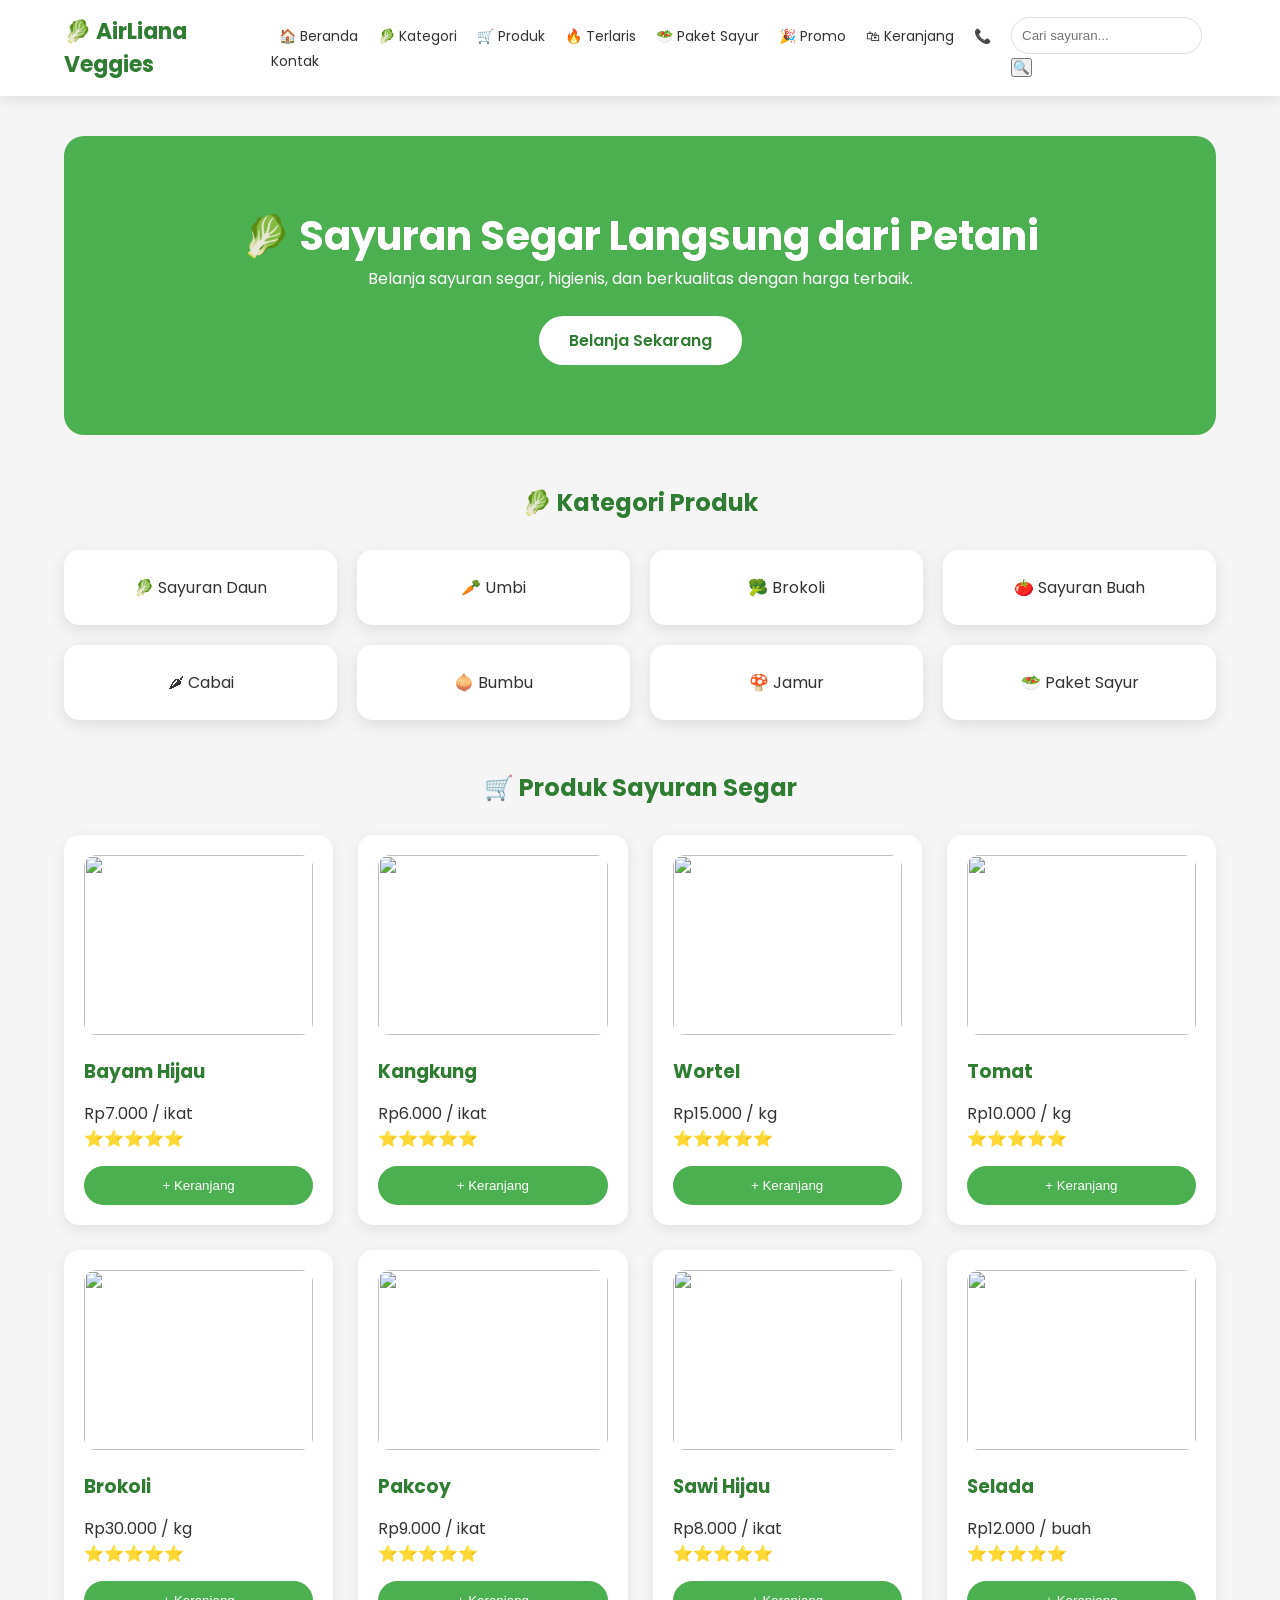
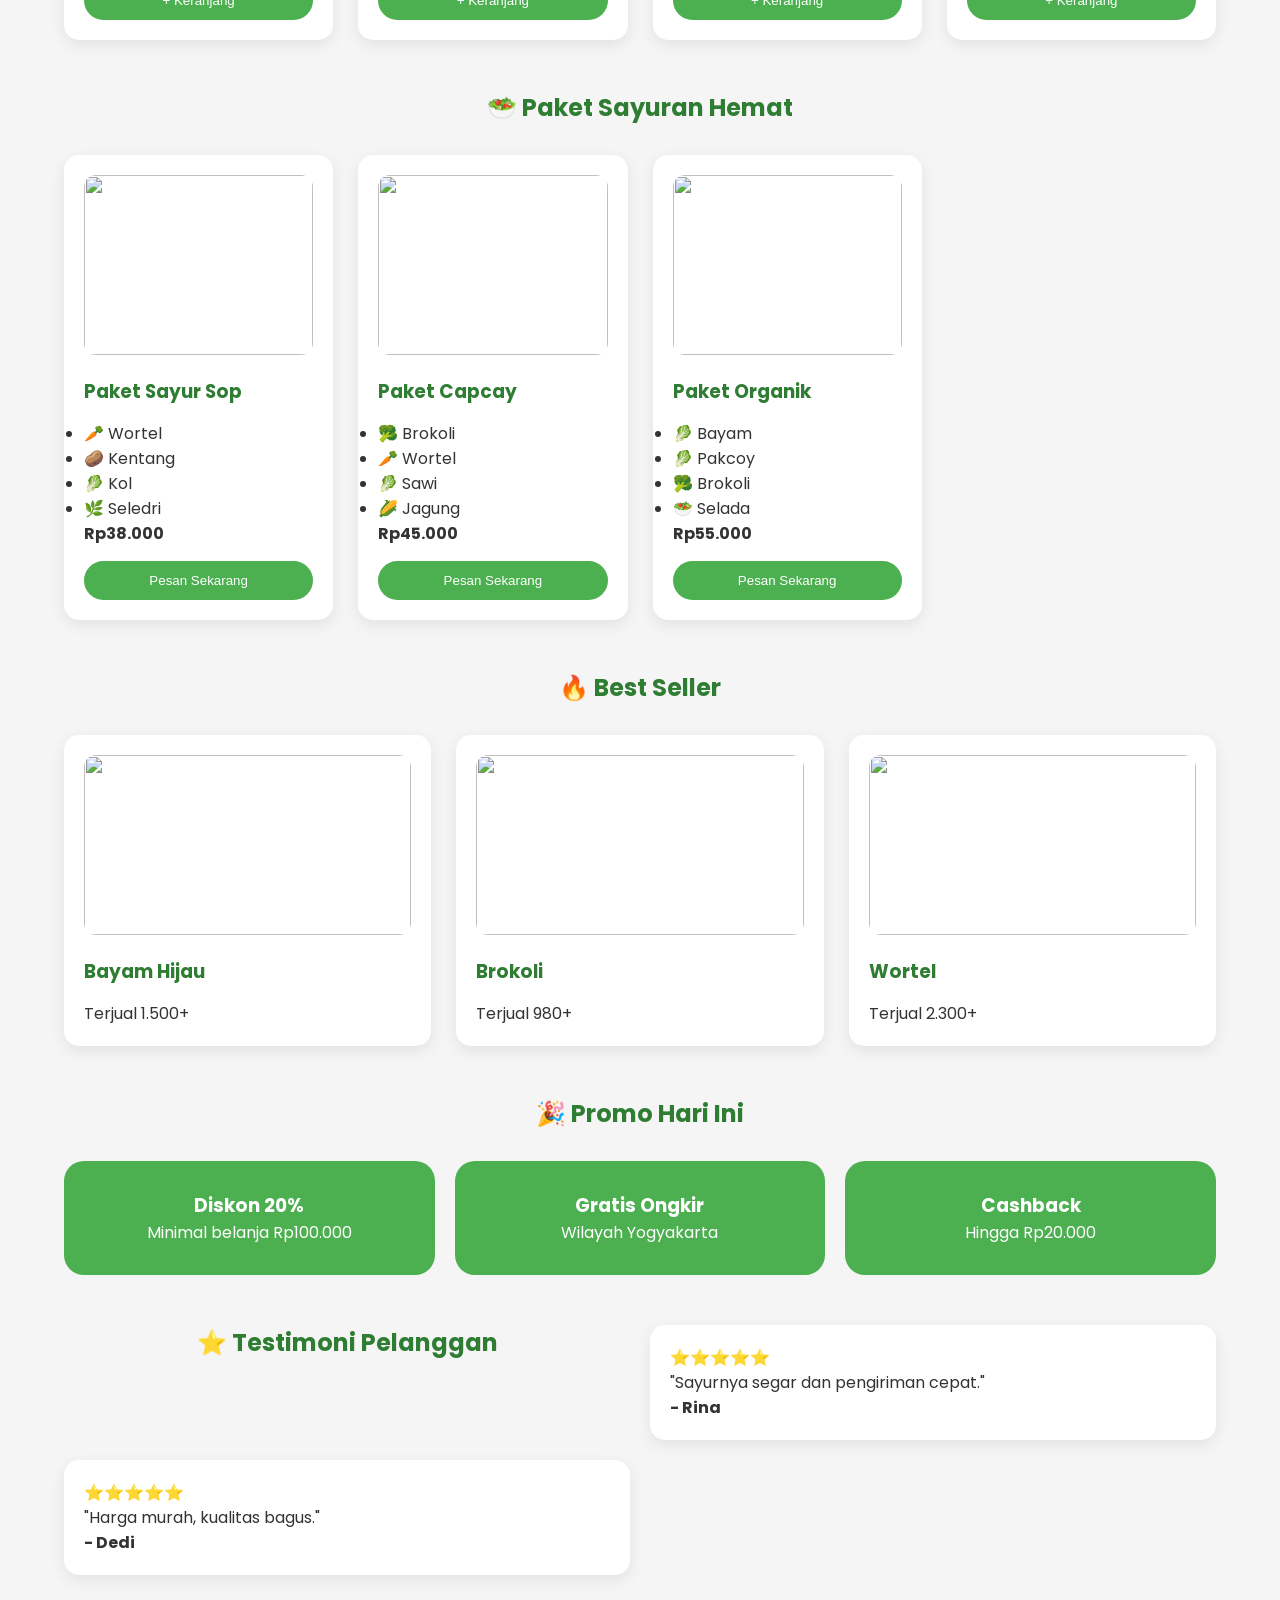
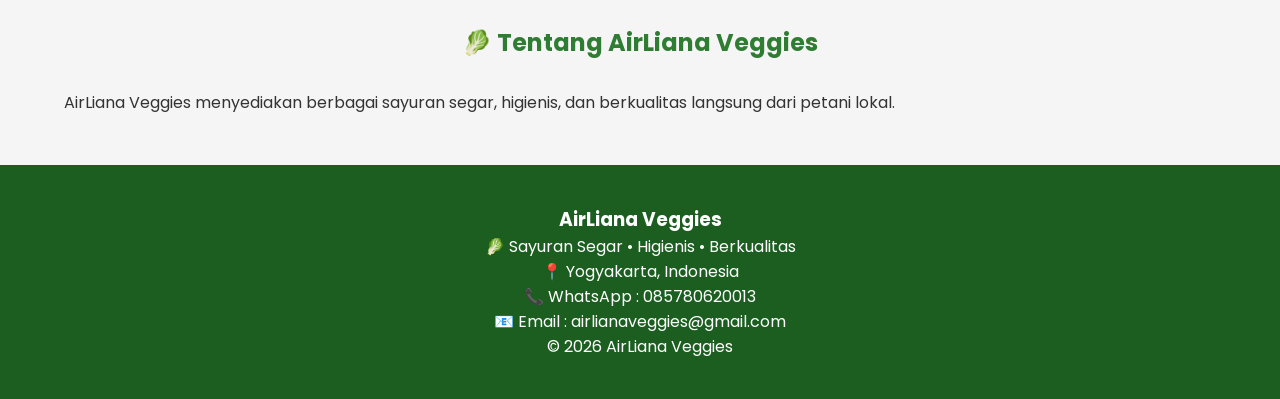
==== index.html @ ccf27275 "Update index.html" ====
<!DOCTYPE html>
<html lang="id">

<head>
<meta charset="UTF-8">
<meta name="viewport" content="width=device-width, initial-scale=1.0">

<title>AirLiana Veggies | Sayuran Segar Berkualitas</title>

<link rel="stylesheet" href="style.css">

<link rel="preconnect" href="https://fonts.googleapis.com">
<link href="https://fonts.googleapis.com/css2?family=Poppins:wght@300;400;500;600;700&display=swap" rel="stylesheet">

</head>


<body>


<!-- NAVBAR -->

<header class="navbar">

<div class="logo">
🥬 AirLiana Veggies
</div>


<nav>

<a href="index.html">🏠 Beranda</a>

<a href="#kategori">🥬 Kategori</a>

<a href="#produk">🛒 Produk</a>

<a href="#best">🔥 Terlaris</a>

<a href="#paket">🥗 Paket Sayur</a>

<a href="#promo">🎉 Promo</a>

<a href="keranjang.html">🛍 Keranjang</a>

<a href="kontak.html">📞 Kontak</a>

</nav>


<div class="search">

<input type="text" placeholder="Cari sayuran...">

<button>🔍</button>

</div>


</header>





<!-- HERO -->


<section class="hero">

<h1>
🥬 Sayuran Segar Langsung dari Petani
</h1>


<p>
Belanja sayuran segar, higienis, dan berkualitas dengan harga terbaik.
</p>


<a href="#produk" class="btn">
Belanja Sekarang
</a>


</section>






<!-- KATEGORI -->


<section id="kategori">


<h2>🥬 Kategori Produk</h2>


<div class="kategori-grid">


<div>🥬 Sayuran Daun</div>

<div>🥕 Umbi</div>

<div>🥦 Brokoli</div>

<div>🍅 Sayuran Buah</div>

<div>🌶 Cabai</div>

<div>🧅 Bumbu</div>

<div>🍄 Jamur</div>

<div>🥗 Paket Sayur</div>


</div>


</section>







<!-- PRODUK -->


<section id="produk">


<h2>🛒 Produk Sayuran Segar</h2>


<div class="produk-grid">



<div class="card">

<img src="assets/images/bayam.jpg">

<h3>Bayam Hijau</h3>

<p>Rp7.000 / ikat</p>

<p>⭐⭐⭐⭐⭐</p>

<button>+ Keranjang</button>

</div>




<div class="card">

<img src="assets/images/kangkung.jpg">

<h3>Kangkung</h3>

<p>Rp6.000 / ikat</p>

<p>⭐⭐⭐⭐⭐</p>

<button>+ Keranjang</button>

</div>




<div class="card">

<img src="assets/images/wortel.jpg">

<h3>Wortel</h3>

<p>Rp15.000 / kg</p>

<p>⭐⭐⭐⭐⭐</p>

<button>+ Keranjang</button>

</div>




<div class="card">

<img src="assets/images/tomat.jpg">

<h3>Tomat</h3>

<p>Rp10.000 / kg</p>

<p>⭐⭐⭐⭐⭐</p>

<button>+ Keranjang</button>

</div>





<div class="card">

<img src="assets/images/brokoli.jpg">

<h3>Brokoli</h3>

<p>Rp30.000 / kg</p>

<p>⭐⭐⭐⭐⭐</p>

<button>+ Keranjang</button>

</div>




<div class="card">

<img src="assets/images/pakcoy.jpg">

<h3>Pakcoy</h3>

<p>Rp9.000 / ikat</p>

<p>⭐⭐⭐⭐⭐</p>

<button>+ Keranjang</button>

</div>




<div class="card">

<img src="assets/images/sawi.jpg">

<h3>Sawi Hijau</h3>

<p>Rp8.000 / ikat</p>

<p>⭐⭐⭐⭐⭐</p>

<button>+ Keranjang</button>

</div>




<div class="card">

<img src="assets/images/selada.jpg">

<h3>Selada</h3>

<p>Rp12.000 / buah</p>

<p>⭐⭐⭐⭐⭐</p>

<button>+ Keranjang</button>

</div>


</div>


</section>







<!-- PAKET SAYUR -->


<section id="paket">


<h2>🥗 Paket Sayuran Hemat</h2>



<div class="produk-grid">



<div class="card">

<img src="assets/images/paket-sop.jpg">

<h3>Paket Sayur Sop</h3>

<ul>

<li>🥕 Wortel</li>

<li>🥔 Kentang</li>

<li>🥬 Kol</li>

<li>🌿 Seledri</li>

</ul>


<h4>Rp38.000</h4>

<button>
Pesan Sekarang
</button>


</div>





<div class="card">

<img src="assets/images/paket-capcay.jpg">

<h3>Paket Capcay</h3>


<ul>

<li>🥦 Brokoli</li>

<li>🥕 Wortel</li>

<li>🥬 Sawi</li>

<li>🌽 Jagung</li>

</ul>


<h4>Rp45.000</h4>


<button>
Pesan Sekarang
</button>


</div>






<div class="card">

<img src="assets/images/paket-organik.jpg">


<h3>Paket Organik</h3>


<ul>

<li>🥬 Bayam</li>

<li>🥬 Pakcoy</li>

<li>🥦 Brokoli</li>

<li>🥗 Selada</li>

</ul>


<h4>Rp55.000</h4>


<button>
Pesan Sekarang
</button>


</div>


</div>


</section>








<!-- BEST SELLER -->


<section id="best">


<h2>🔥 Best Seller</h2>


<div class="best-grid">


<div class="card">

<img src="assets/images/bayam.jpg">

<h3>Bayam Hijau</h3>

<p>Terjual 1.500+</p>

</div>




<div class="card">

<img src="assets/images/brokoli.jpg">

<h3>Brokoli</h3>

<p>Terjual 980+</p>

</div>





<div class="card">

<img src="assets/images/wortel.jpg">

<h3>Wortel</h3>

<p>Terjual 2.300+</p>

</div>



</div>


</section>








<!-- PROMO -->


<section id="promo">


<h2>🎉 Promo Hari Ini</h2>


<div class="promo">


<div class="promo-box">

<h3>Diskon 20%</h3>

<p>
Minimal belanja Rp100.000
</p>

</div>



<div class="promo-box">

<h3>Gratis Ongkir</h3>

<p>
Wilayah Yogyakarta
</p>

</div>



<div class="promo-box">

<h3>Cashback</h3>

<p>
Hingga Rp20.000
</p>

</div>


</div>


</section>








<!-- TESTIMONI -->


<section id="testimoni">


<h2>⭐ Testimoni Pelanggan</h2>


<div class="card">

<p>⭐⭐⭐⭐⭐</p>

<p>
"Sayurnya segar dan pengiriman cepat."
</p>

<b>- Rina</b>


</div>




<div class="card">

<p>⭐⭐⭐⭐⭐</p>

<p>
"Harga murah, kualitas bagus."
</p>

<b>- Dedi</b>


</div>



</section>








<!-- TENTANG -->


<section class="about">


<h2>🥬 Tentang AirLiana Veggies</h2>


<p>

AirLiana Veggies menyediakan berbagai sayuran segar, higienis, dan berkualitas langsung dari petani lokal.

</p>


</section>







<!-- FOOTER -->


<footer>


<h3>
AirLiana Veggies
</h3>


<p>
🥬 Sayuran Segar • Higienis • Berkualitas
</p>


<p>
📍 Yogyakarta, Indonesia
</p>


<p>
📞 WhatsApp : 085780620013
</p>


<p>
📧 Email : airlianaveggies@gmail.com
</p>


<p>
© 2026 AirLiana Veggies
</p>



</footer>



<script src="script.js"></script>


</body>

</html>
---- style.css ----
*{
margin:0;
padding:0;
box-sizing:border-box;
}


body{

font-family:'Poppins',sans-serif;

background:#F5F5F5;

color:#333;

}



.navbar{

position:sticky;

top:0;

z-index:999;

background:white;

padding:15px 5%;

display:flex;

align-items:center;

justify-content:space-between;

box-shadow:0 3px 15px rgba(0,0,0,.1);

}


.logo{

font-size:22px;

font-weight:700;

color:#2E7D32;

}



nav a{

text-decoration:none;

margin:0 8px;

color:#333;

font-size:14px;

}


nav a:hover{

color:#2E7D32;

}



.search input{

padding:10px;

border-radius:20px;

border:1px solid #ddd;

}




/* HERO */

.hero{

width:90%;

margin:40px auto;

padding:70px 50px;

background:#4CAF50;

border-radius:20px;

color:white;

text-align:center;

}



.hero h1{

font-size:40px;

}



.btn{

display:inline-block;

margin-top:25px;

background:white;

color:#2E7D32;

padding:12px 30px;

border-radius:30px;

text-decoration:none;

font-weight:600;

}



.btn:hover{

background:#1B5E20;

color:white;

}



/* SECTION */

section{

width:90%;

margin:50px auto;

}


h2{

text-align:center;

margin-bottom:30px;

color:#2E7D32;

}




/* KATEGORI */


.kategori-grid{

display:grid;

grid-template-columns:repeat(4,1fr);

gap:20px;

}


.kategori-grid div{

background:white;

padding:25px;

border-radius:15px;

text-align:center;

box-shadow:0 5px 15px #ddd;

transition:.3s;

}



.kategori-grid div:hover{

transform:translateY(-5px);

}




/* PRODUK */

.produk-grid{

display:grid;

grid-template-columns:repeat(4,1fr);

gap:25px;

}



.card{

background:white;

padding:20px;

border-radius:15px;

box-shadow:0 5px 15px rgba(0,0,0,.08);

transition:.3s;

}



.card:hover{

transform:translateY(-8px);

}



.card img{

width:100%;

height:180px;

object-fit:cover;

border-radius:12px;

}



.card h3{

color:#2E7D32;

margin:15px 0;

}



.card button{

margin-top:15px;

width:100%;

padding:12px;

border:none;

border-radius:25px;

background:#4CAF50;

color:white;

cursor:pointer;

}



.card button:hover{

background:#2E7D32;

}




/* BEST SELLER */


.best-grid{

display:grid;

grid-template-columns:repeat(3,1fr);

gap:25px;

}



/* PROMO */


.promo{

display:grid;

grid-template-columns:repeat(3,1fr);

gap:20px;

}



.promo-box{

background:#4CAF50;

color:white;

padding:30px;

border-radius:20px;

text-align:center;

}




/* TESTIMONI */

#testimoni{

display:grid;

grid-template-columns:repeat(2,1fr);

gap:20px;

}




/* FOOTER */

footer{

background:#1B5E20;

color:white;

padding:40px;

text-align:center;

}




@media(max-width:900px){

.produk-grid{

grid-template-columns:repeat(2,1fr);

}

.kategori-grid{

grid-template-columns:repeat(2,1fr);

}

}



@media(max-width:500px){

.produk-grid,
.kategori-grid,
.promo,
.best-grid{

grid-template-columns:1fr;

}

}
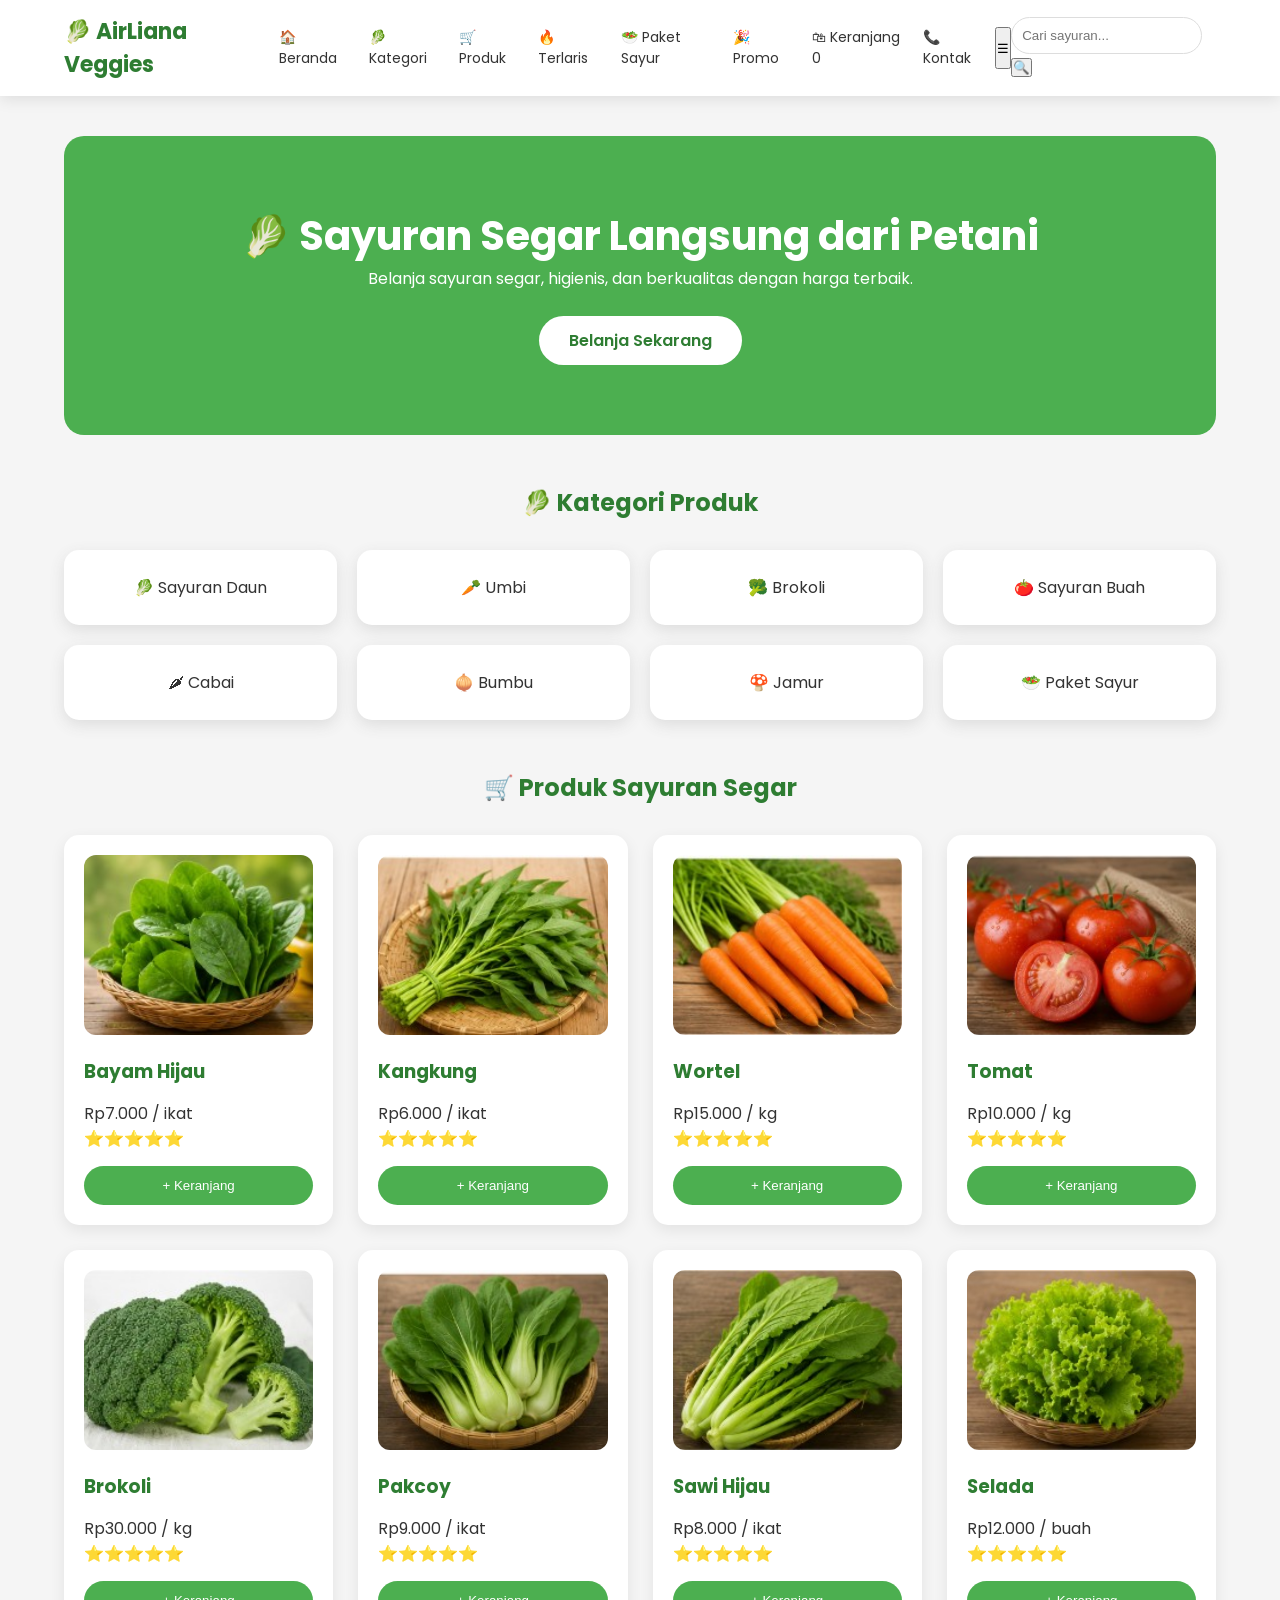
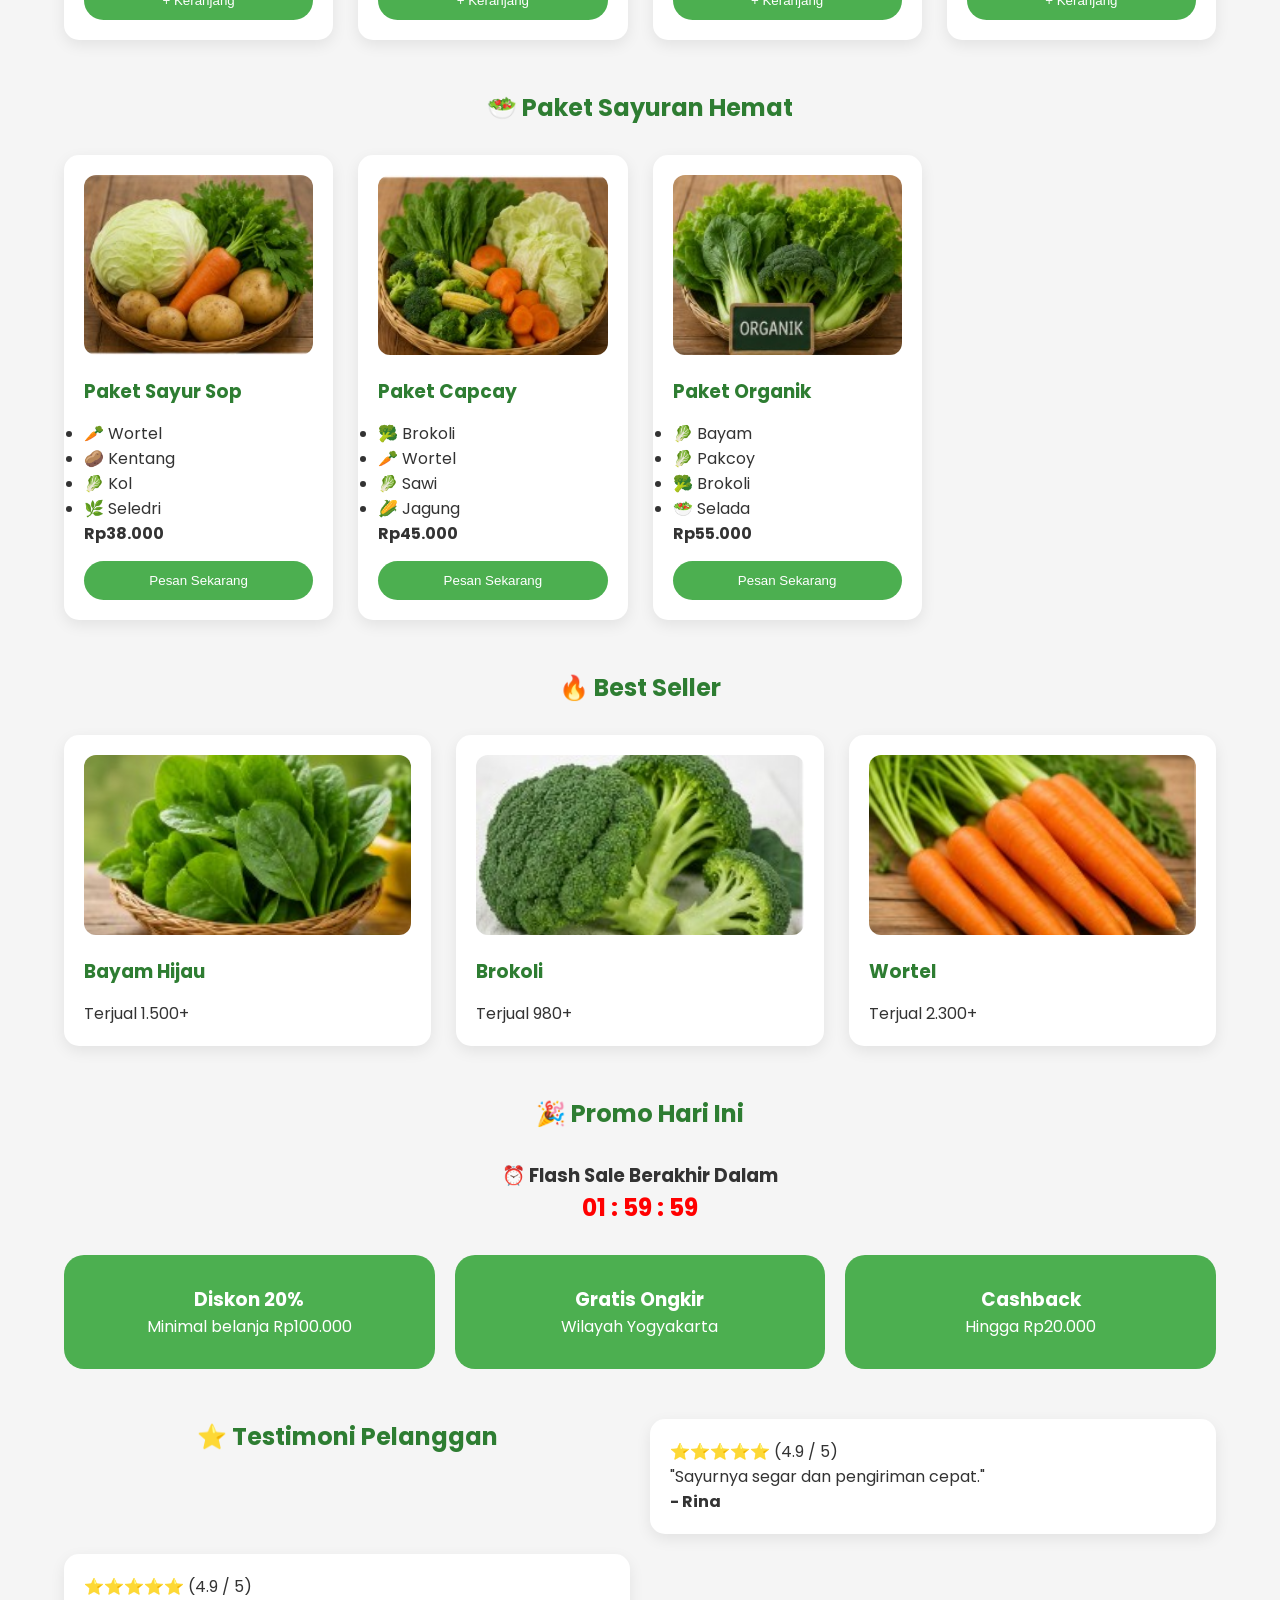
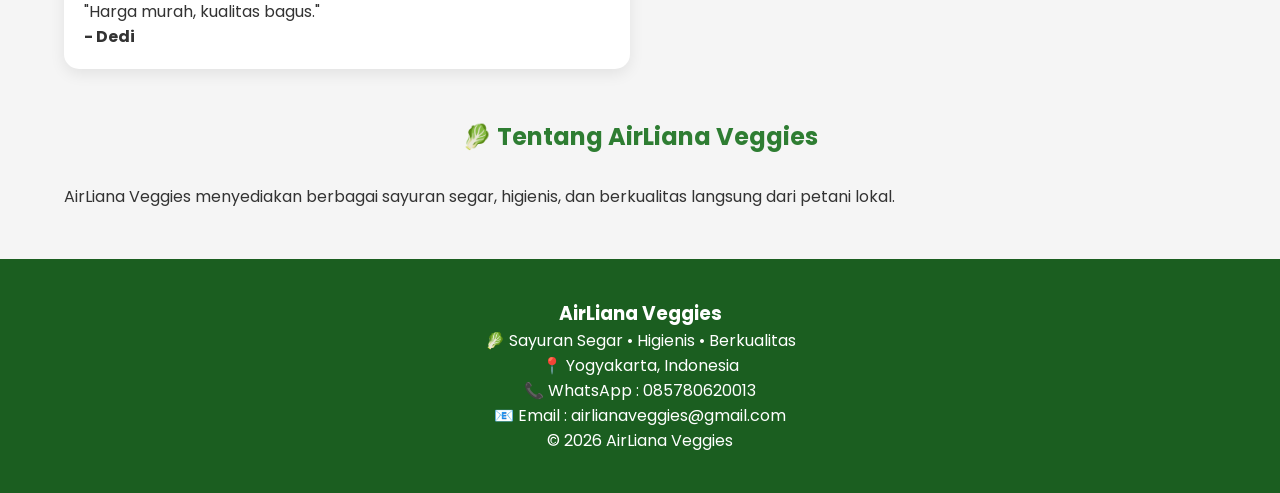
==== commit 2dd70232: "Update index.html" ====
--- a/index.html
+++ b/index.html
@@ -41,10 +41,17 @@
 
 <a href="#promo">🎉 Promo</a>
 
-<a href="keranjang.html">🛍 Keranjang</a>
+<a href="keranjang.html">
+🛍 Keranjang
+<span id="badgeKeranjang"></span>
+</a>
 
 <a href="kontak.html">📞 Kontak</a>
-
+  
+<button class="menu-toggle">
+☰
+</button>
+  
 </nav>
 
 
@@ -143,7 +150,7 @@
 
 
 
-<div class="card">
+<div class="card produk">
 
 <img src="assets/images/bayam.jpg">
 
@@ -153,14 +160,16 @@
 
 <p>⭐⭐⭐⭐⭐</p>
 
-<button>+ Keranjang</button>
-
-</div>
-
-
-
-
-<div class="card">
+<button onclick="tambahKeranjang('Bayam Hijau',7000)">
++ Keranjang
+</button>
+
+</div>
+
+
+
+
+<div class="card produk">
 
 <img src="assets/images/kangkung.jpg">
 
@@ -170,14 +179,16 @@
 
 <p>⭐⭐⭐⭐⭐</p>
 
-<button>+ Keranjang</button>
-
-</div>
-
-
-
-
-<div class="card">
+<button onclick="tambahKeranjang('Kangkung',6000)">
++ Keranjang
+</button>
+
+</div>
+
+
+
+
+<div class="card produk">
 
 <img src="assets/images/wortel.jpg">
 
@@ -187,14 +198,16 @@
 
 <p>⭐⭐⭐⭐⭐</p>
 
-<button>+ Keranjang</button>
-
-</div>
-
-
-
-
-<div class="card">
+<button onclick="tambahKeranjang('Wortel',15000)">
++ Keranjang
+</button>
+
+</div>
+
+
+
+
+<div class="card produk">
 
 <img src="assets/images/tomat.jpg">
 
@@ -204,15 +217,17 @@
 
 <p>⭐⭐⭐⭐⭐</p>
 
-<button>+ Keranjang</button>
-
-</div>
-
-
-
-
-
-<div class="card">
+<button onclick="tambahKeranjang('Tomat',10000)">
++ Keranjang
+</button>
+
+</div>
+
+
+
+
+
+<div class="card produk">
 
 <img src="assets/images/brokoli.jpg">
 
@@ -222,14 +237,16 @@
 
 <p>⭐⭐⭐⭐⭐</p>
 
-<button>+ Keranjang</button>
-
-</div>
-
-
-
-
-<div class="card">
+<button onclick="tambahKeranjang('Brokoli',30000)">
++ Keranjang
+</button>
+
+</div>
+
+
+
+
+<div class="card produk">
 
 <img src="assets/images/pakcoy.jpg">
 
@@ -239,14 +256,15 @@
 
 <p>⭐⭐⭐⭐⭐</p>
 
-<button>+ Keranjang</button>
-
-</div>
-
-
-
-
-<div class="card">
+<button onclick="tambahKeranjang('Pakcoy',9000)">
++ Keranjang
+</button>
+
+</div>
+
+
+
+<div class="card produk">
 
 <img src="assets/images/sawi.jpg">
 
@@ -256,14 +274,16 @@
 
 <p>⭐⭐⭐⭐⭐</p>
 
-<button>+ Keranjang</button>
-
-</div>
-
-
-
-
-<div class="card">
+<button onclick="tambahKeranjang('Sawi Hijau',8000)">
++ Keranjang
+</button>
+
+</div>
+
+
+
+
+<div class="card produk">
 
 <img src="assets/images/selada.jpg">
 
@@ -273,7 +293,9 @@
 
 <p>⭐⭐⭐⭐⭐</p>
 
-<button>+ Keranjang</button>
+<button onclick="tambahKeranjang('Selada',12000)">
++ Keranjang
+</button>
 
 </div>
 
@@ -484,6 +506,12 @@
 
 
 <h2>🎉 Promo Hari Ini</h2>
+
+<h3 style="text-align:center;">
+⏰ Flash Sale Berakhir Dalam
+</h3>
+
+<h2 id="countdown" style="text-align:center;color:red;"></h2>
 
 
 <div class="promo">
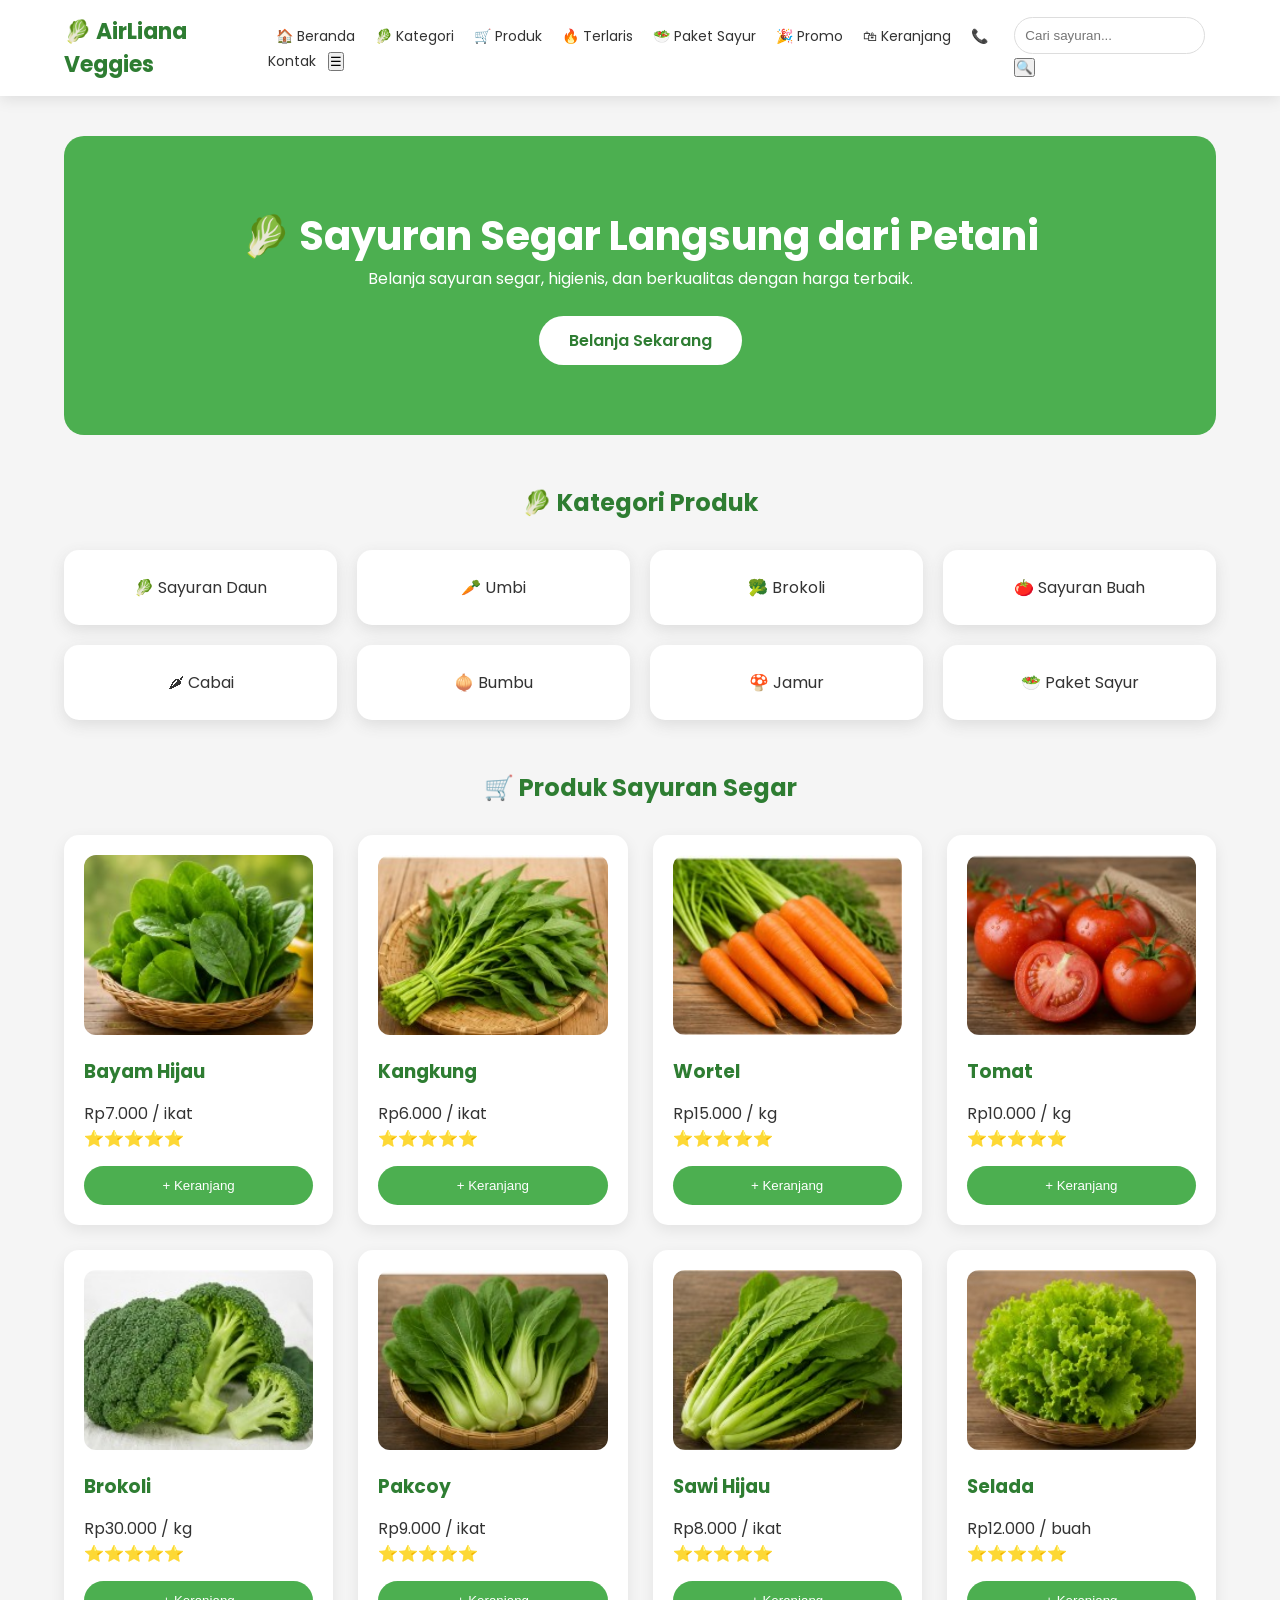
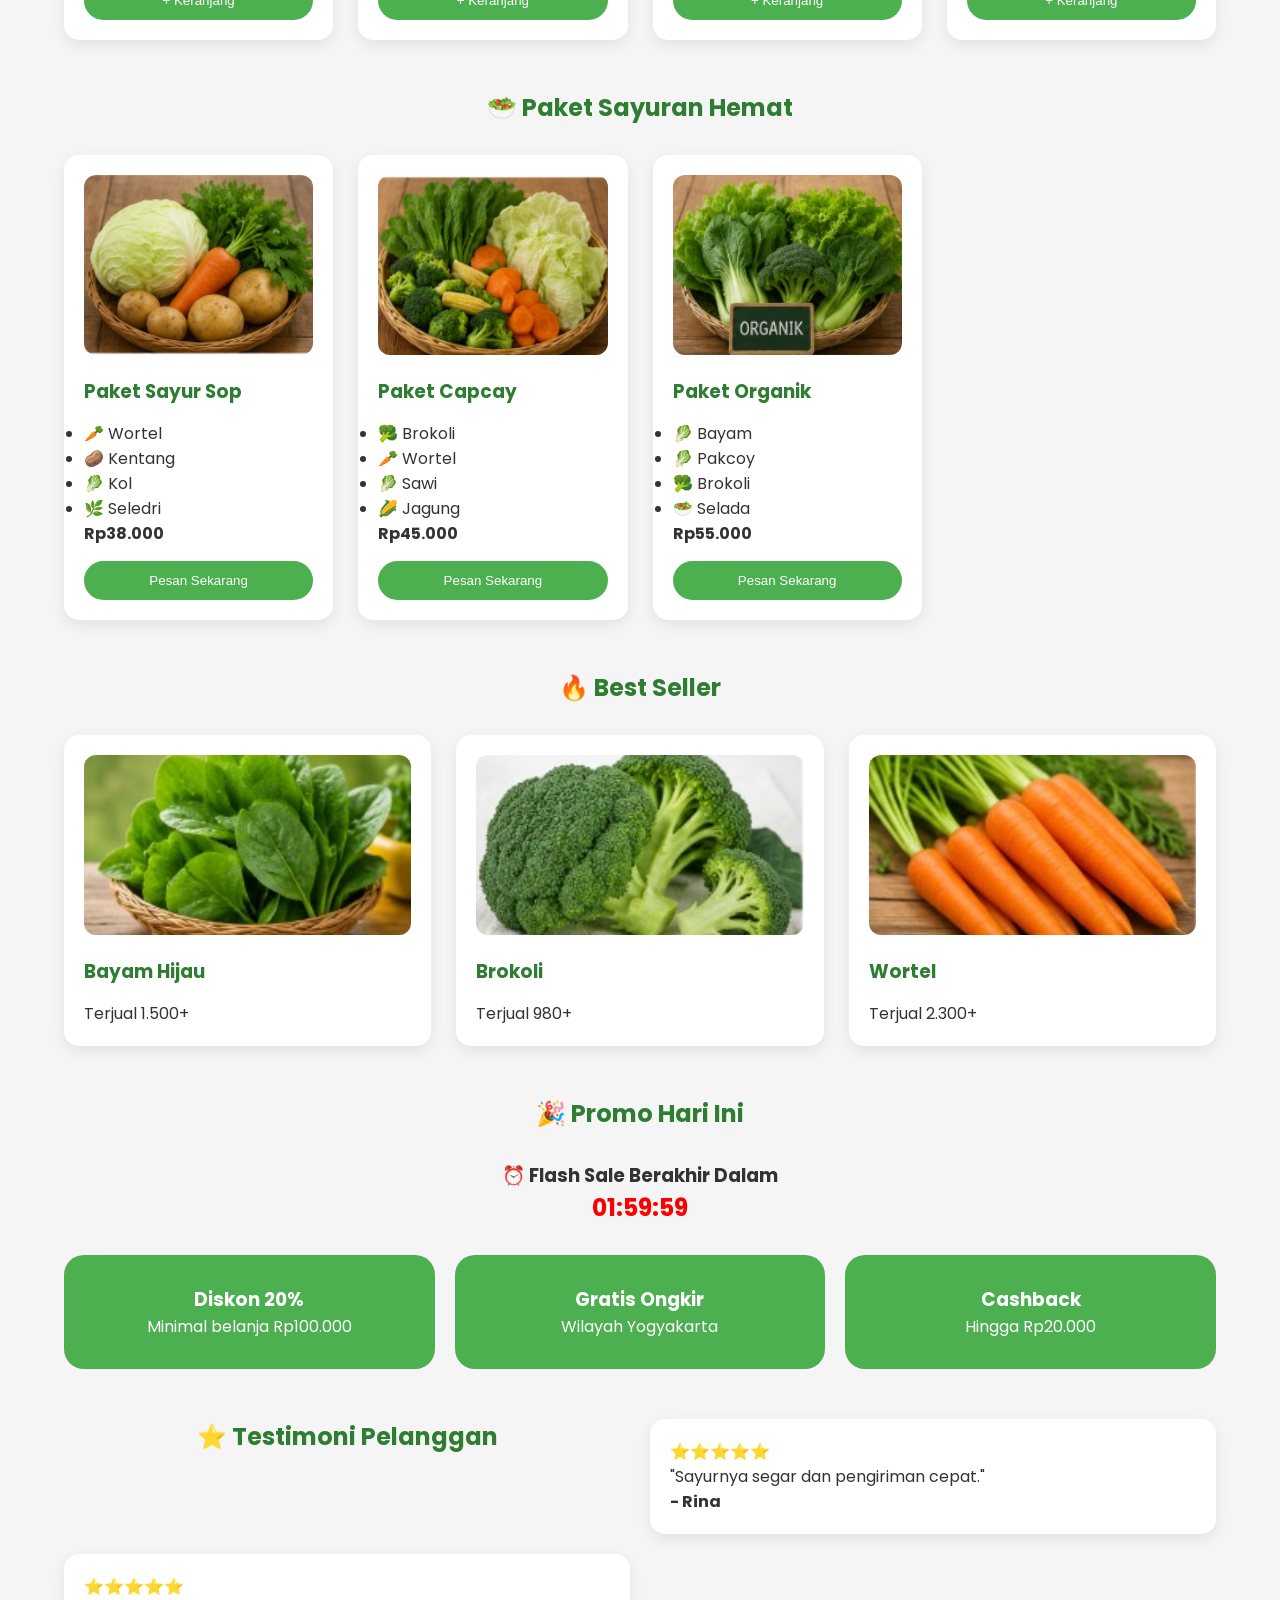
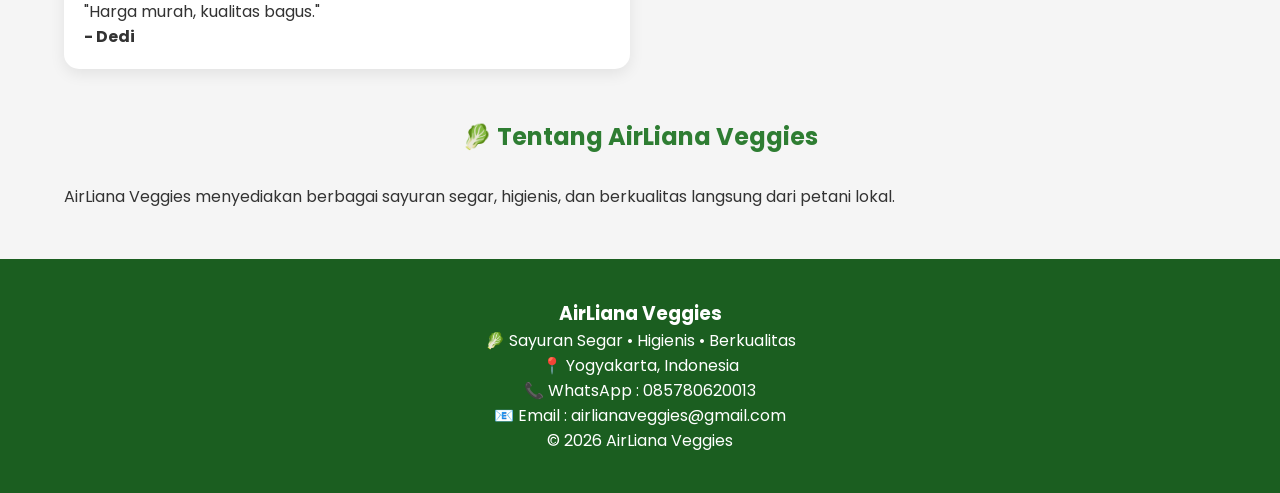
==== commit 435993e1: "Update index.html" ====
--- a/index.html
+++ b/index.html
@@ -57,9 +57,12 @@
 
 <div class="search">
 
-<input type="text" placeholder="Cari sayuran...">
-
-<button>🔍</button>
+<input
+id="search"
+type="text"
+placeholder="Cari sayuran...">
+
+<button type="button">🔍</button>
 
 </div>
 
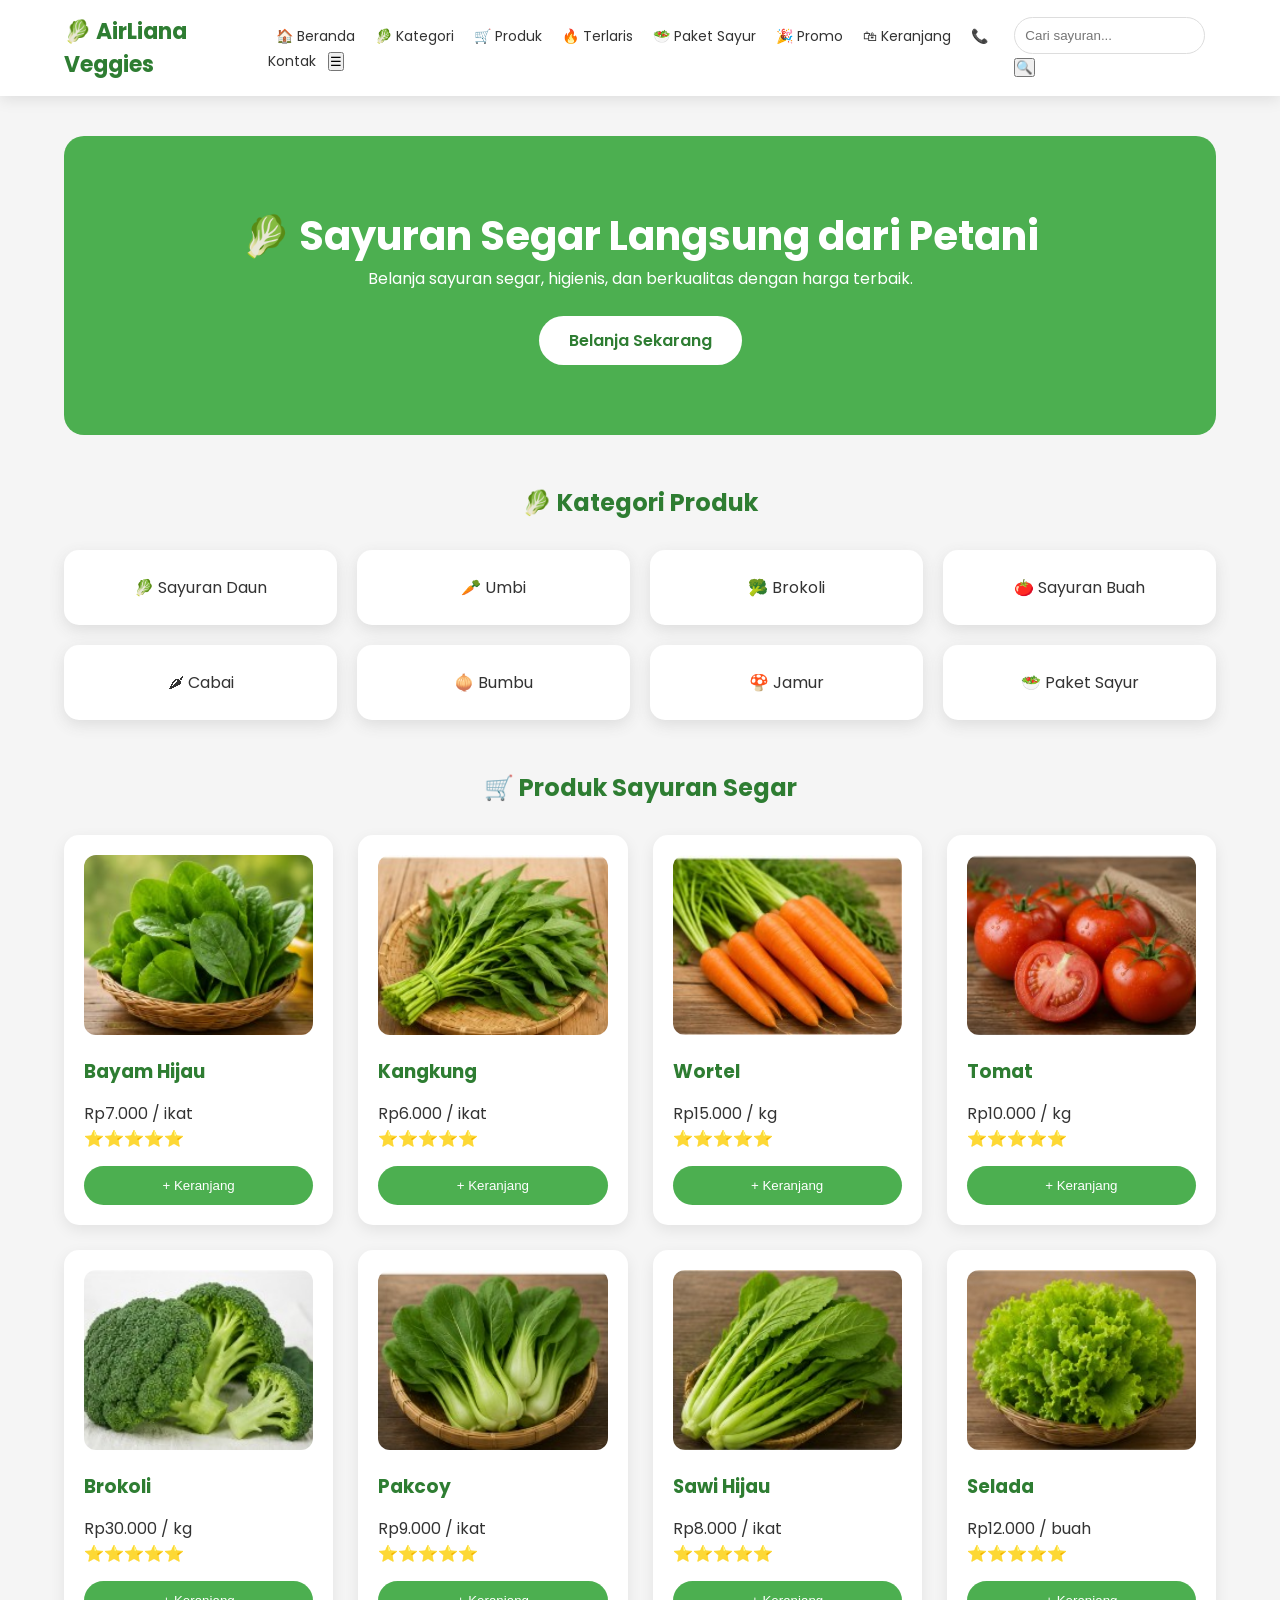
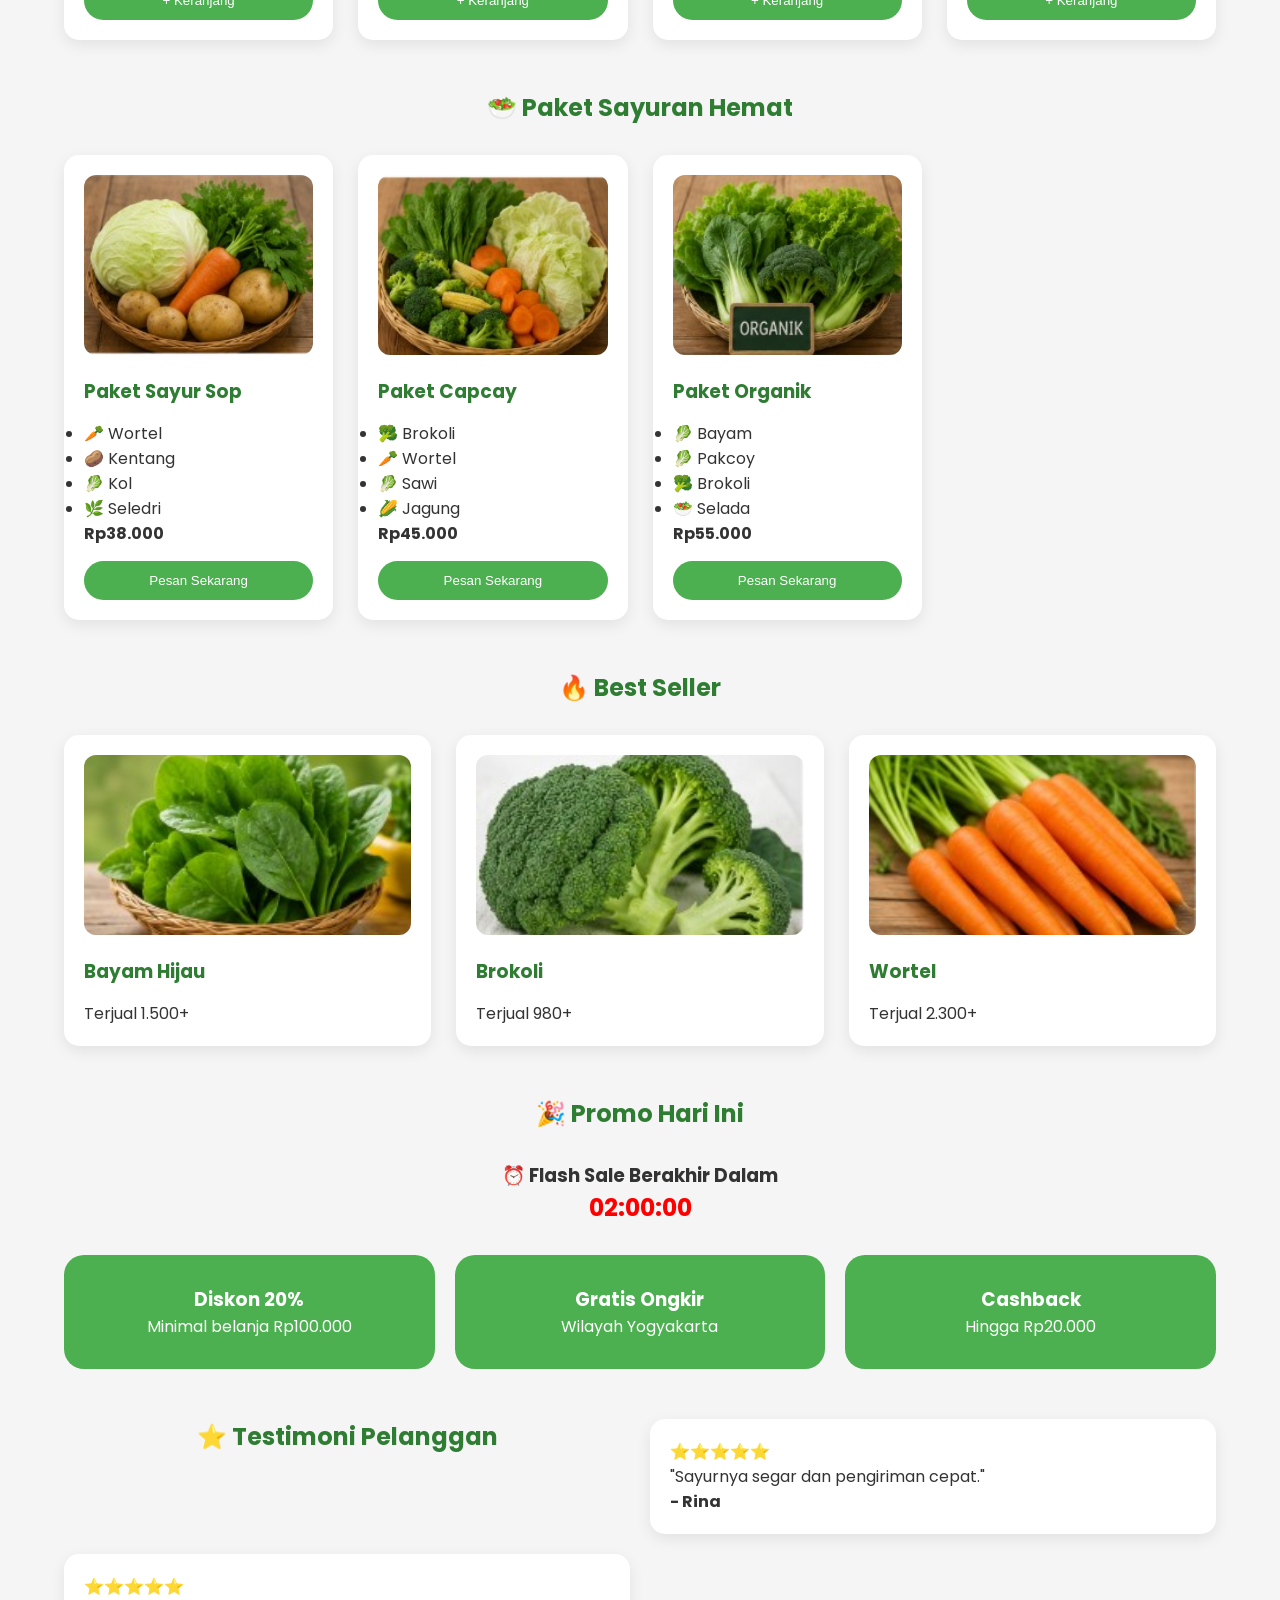
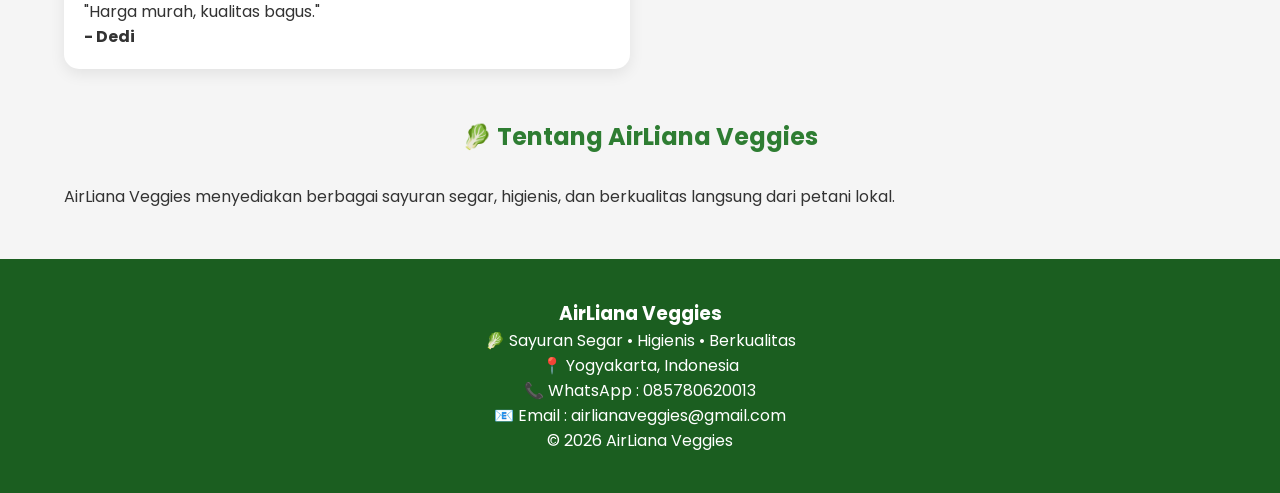
==== commit 9372f573: "Update index.html" ====
--- a/index.html
+++ b/index.html
@@ -328,7 +328,7 @@
 
 
 
-<div class="card">
+<div class="card produk">
 
 <img src="assets/images/paket-sop.jpg">
 
@@ -349,18 +349,17 @@
 
 <h4>Rp38.000</h4>
 
-<button>
+<button onclick="tambahPaket('Paket Sayur Sop',38000,'🥕 Wortel, 🥔 Kentang, 🥬 Kol, 🌿 Seledri')">
 Pesan Sekarang
 </button>
 
-
-</div>
-
-
-
-
-
-<div class="card">
+</div>
+
+
+
+
+
+<div class="card produk">
 
 <img src="assets/images/paket-capcay.jpg">
 
@@ -383,7 +382,7 @@
 <h4>Rp45.000</h4>
 
 
-<button>
+<button onclick="tambahPaket('Paket Capcay',45000,'🥦 Brokoli, 🥕 Wortel, 🥬 Sawi, 🌽 Jagung')">
 Pesan Sekarang
 </button>
 
@@ -395,7 +394,7 @@
 
 
 
-<div class="card">
+<div class="card produk">
 
 <img src="assets/images/paket-organik.jpg">
 
@@ -419,7 +418,7 @@
 <h4>Rp55.000</h4>
 
 
-<button>
+<button onclick="tambahPaket('Paket Organik',55000,'🥬 Bayam, 🥬 Pakcoy, 🥦 Brokoli, 🥗 Selada')">
 Pesan Sekarang
 </button>
 
--- a/style.css
+++ b/style.css
@@ -415,3 +415,26 @@
 }
 
 }
+
+
+/* ========================= */
+/* BADGE KERANJANG */
+/* ========================= */
+
+#badgeKeranjang{
+
+background:red;
+
+color:white;
+
+padding:2px 7px;
+
+border-radius:50%;
+
+font-size:12px;
+
+margin-left:5px;
+
+display:none;
+
+}
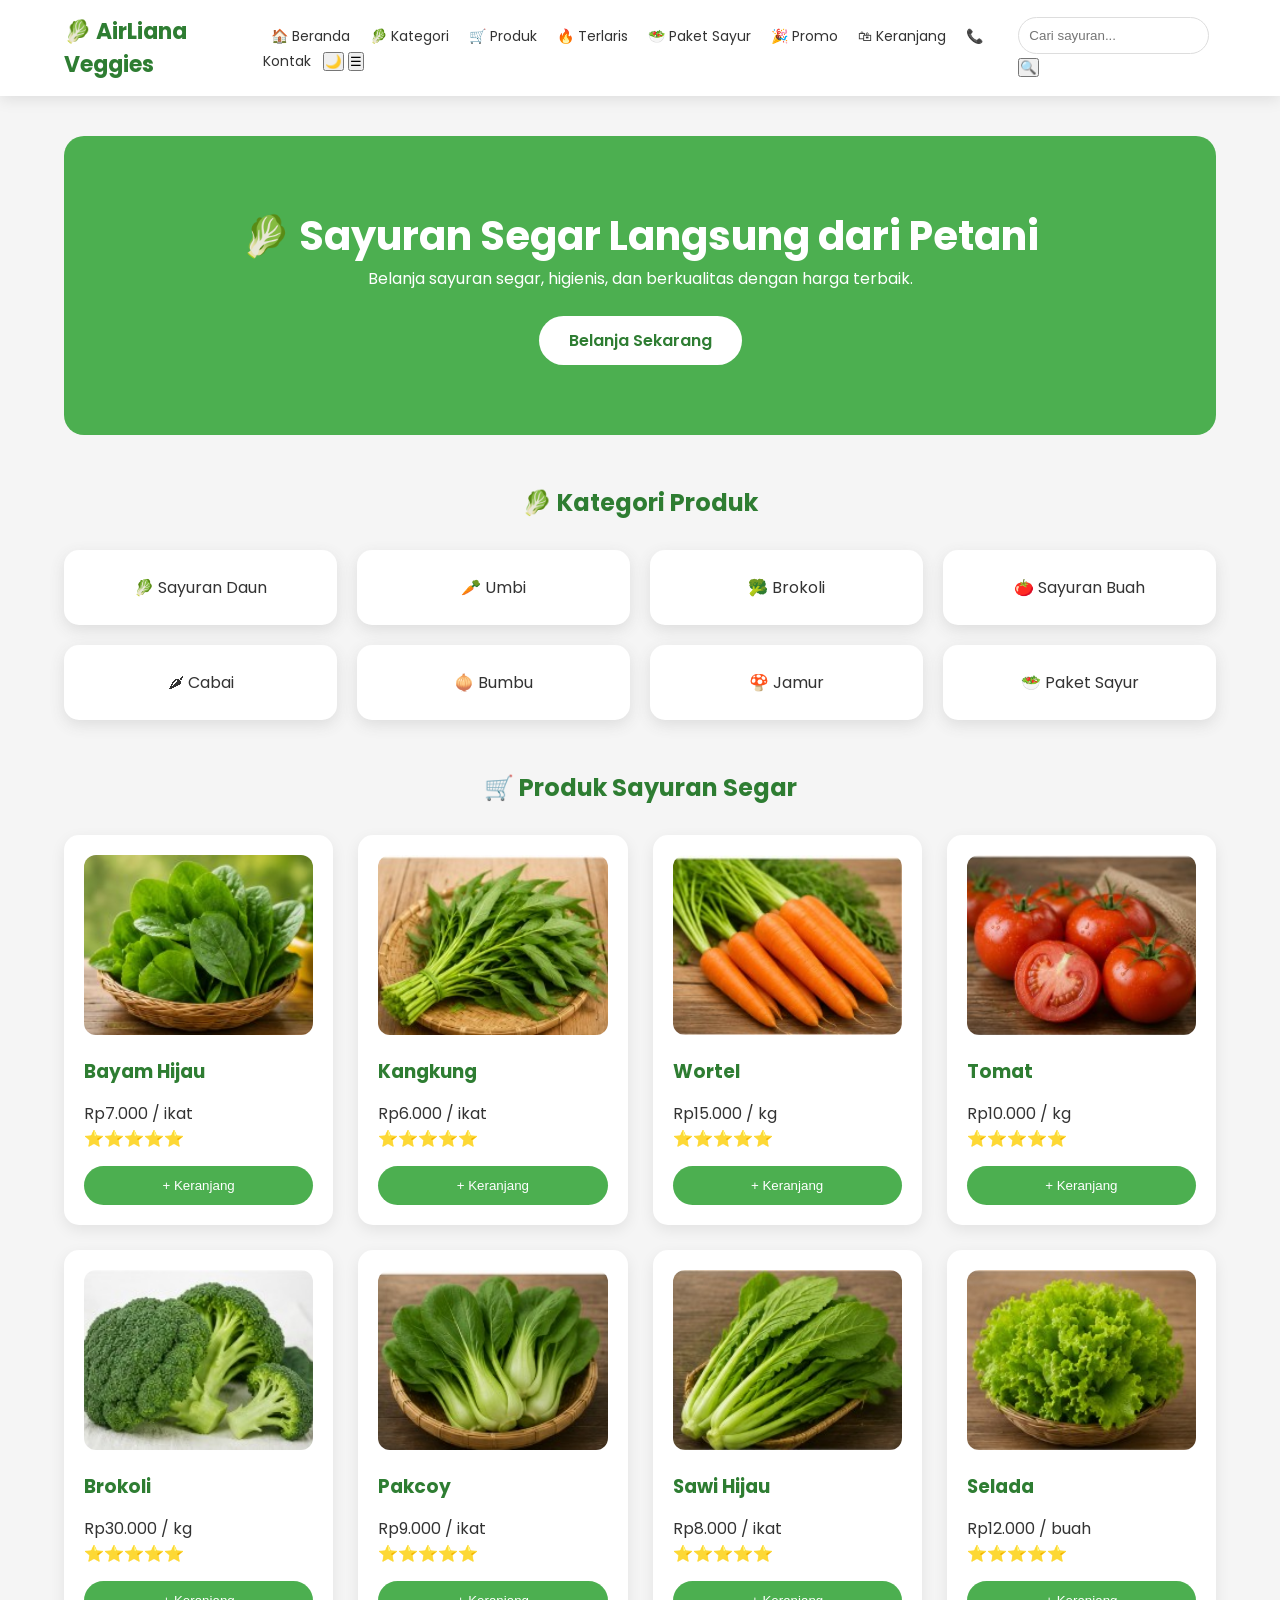
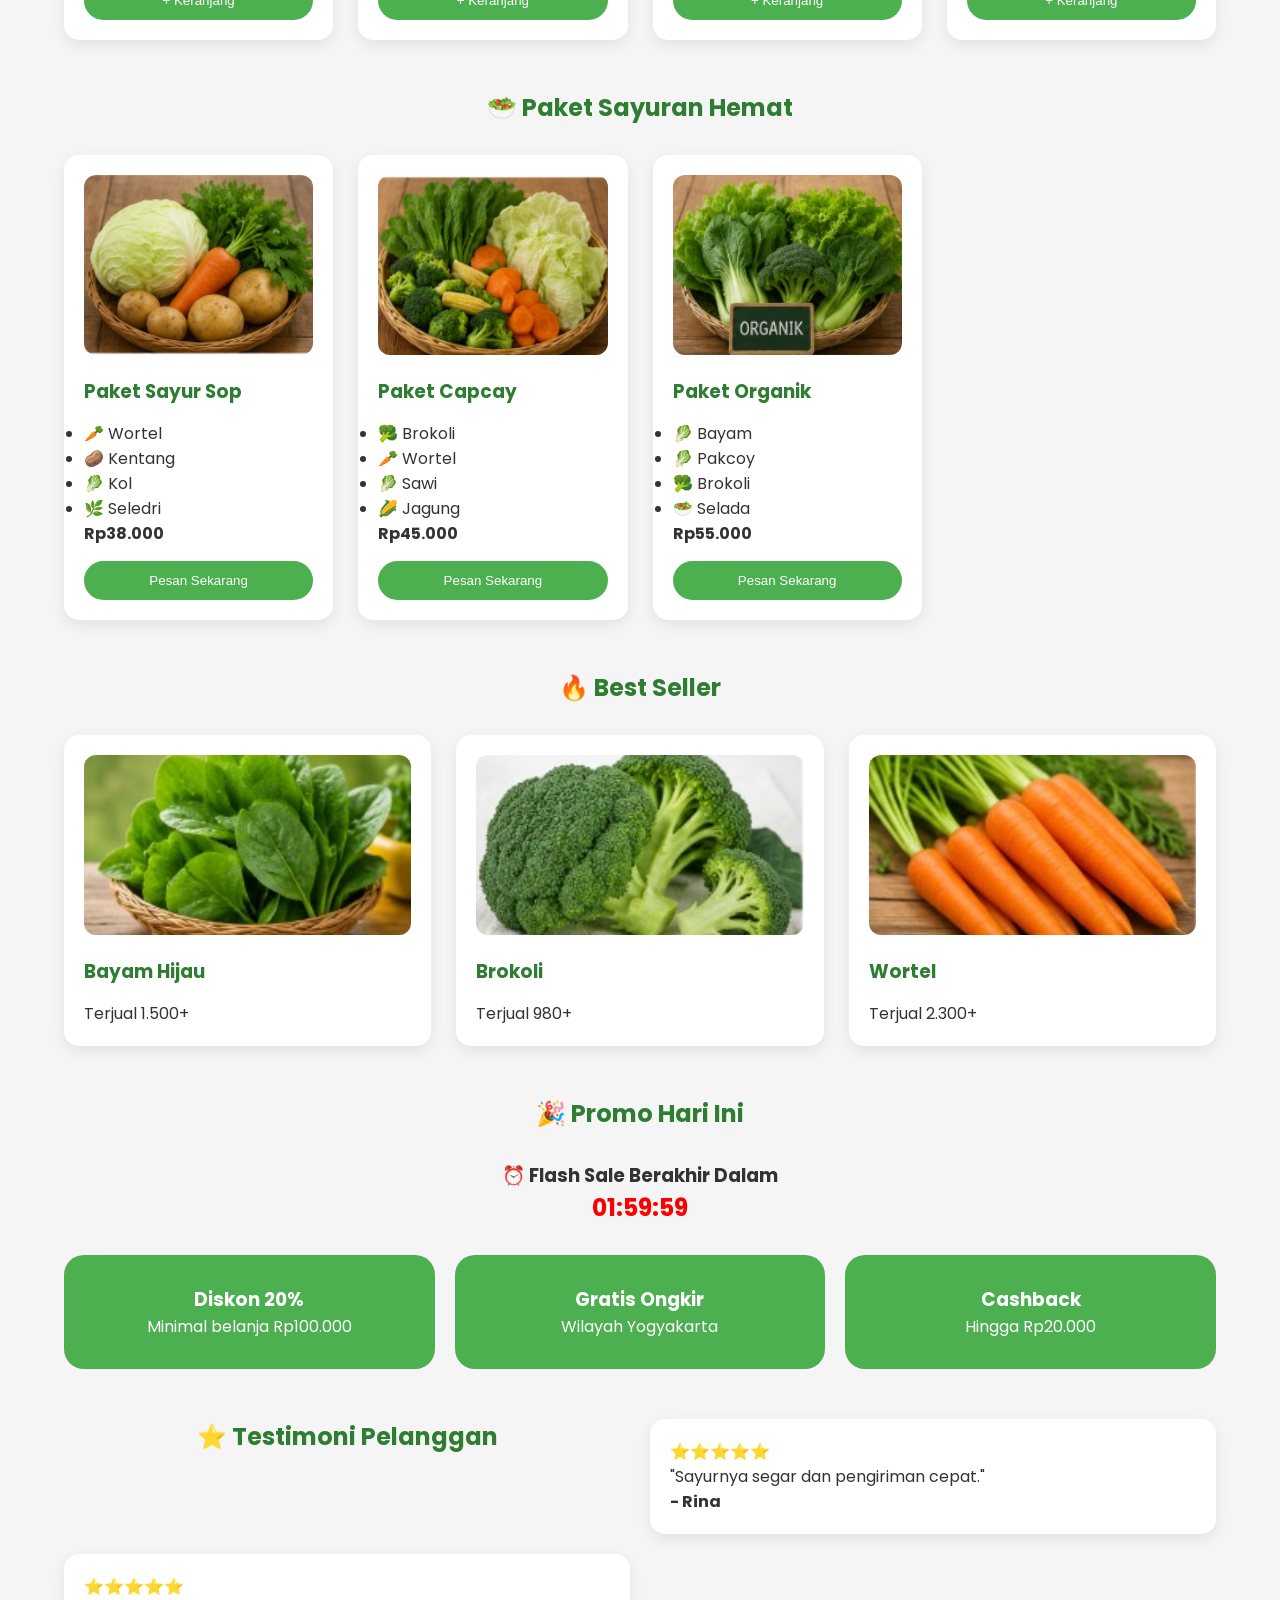
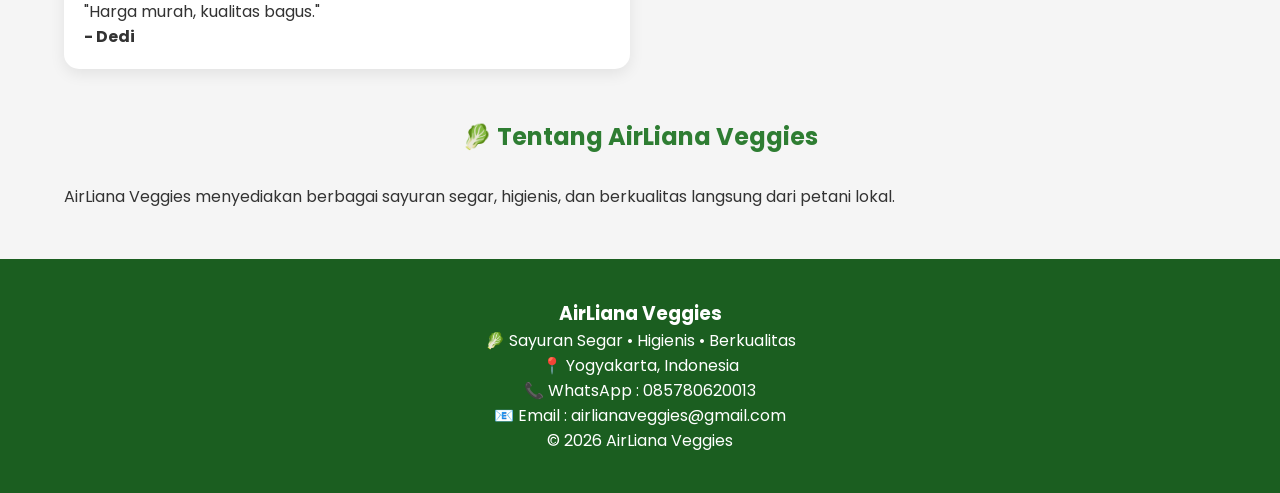
==== commit bbd65a26: "Update index.html" ====
--- a/index.html
+++ b/index.html
@@ -47,7 +47,9 @@
 </a>
 
 <a href="kontak.html">📞 Kontak</a>
-  
+
+<button id="darkModeBtn">🌙</button>
+
 <button class="menu-toggle">
 ☰
 </button>
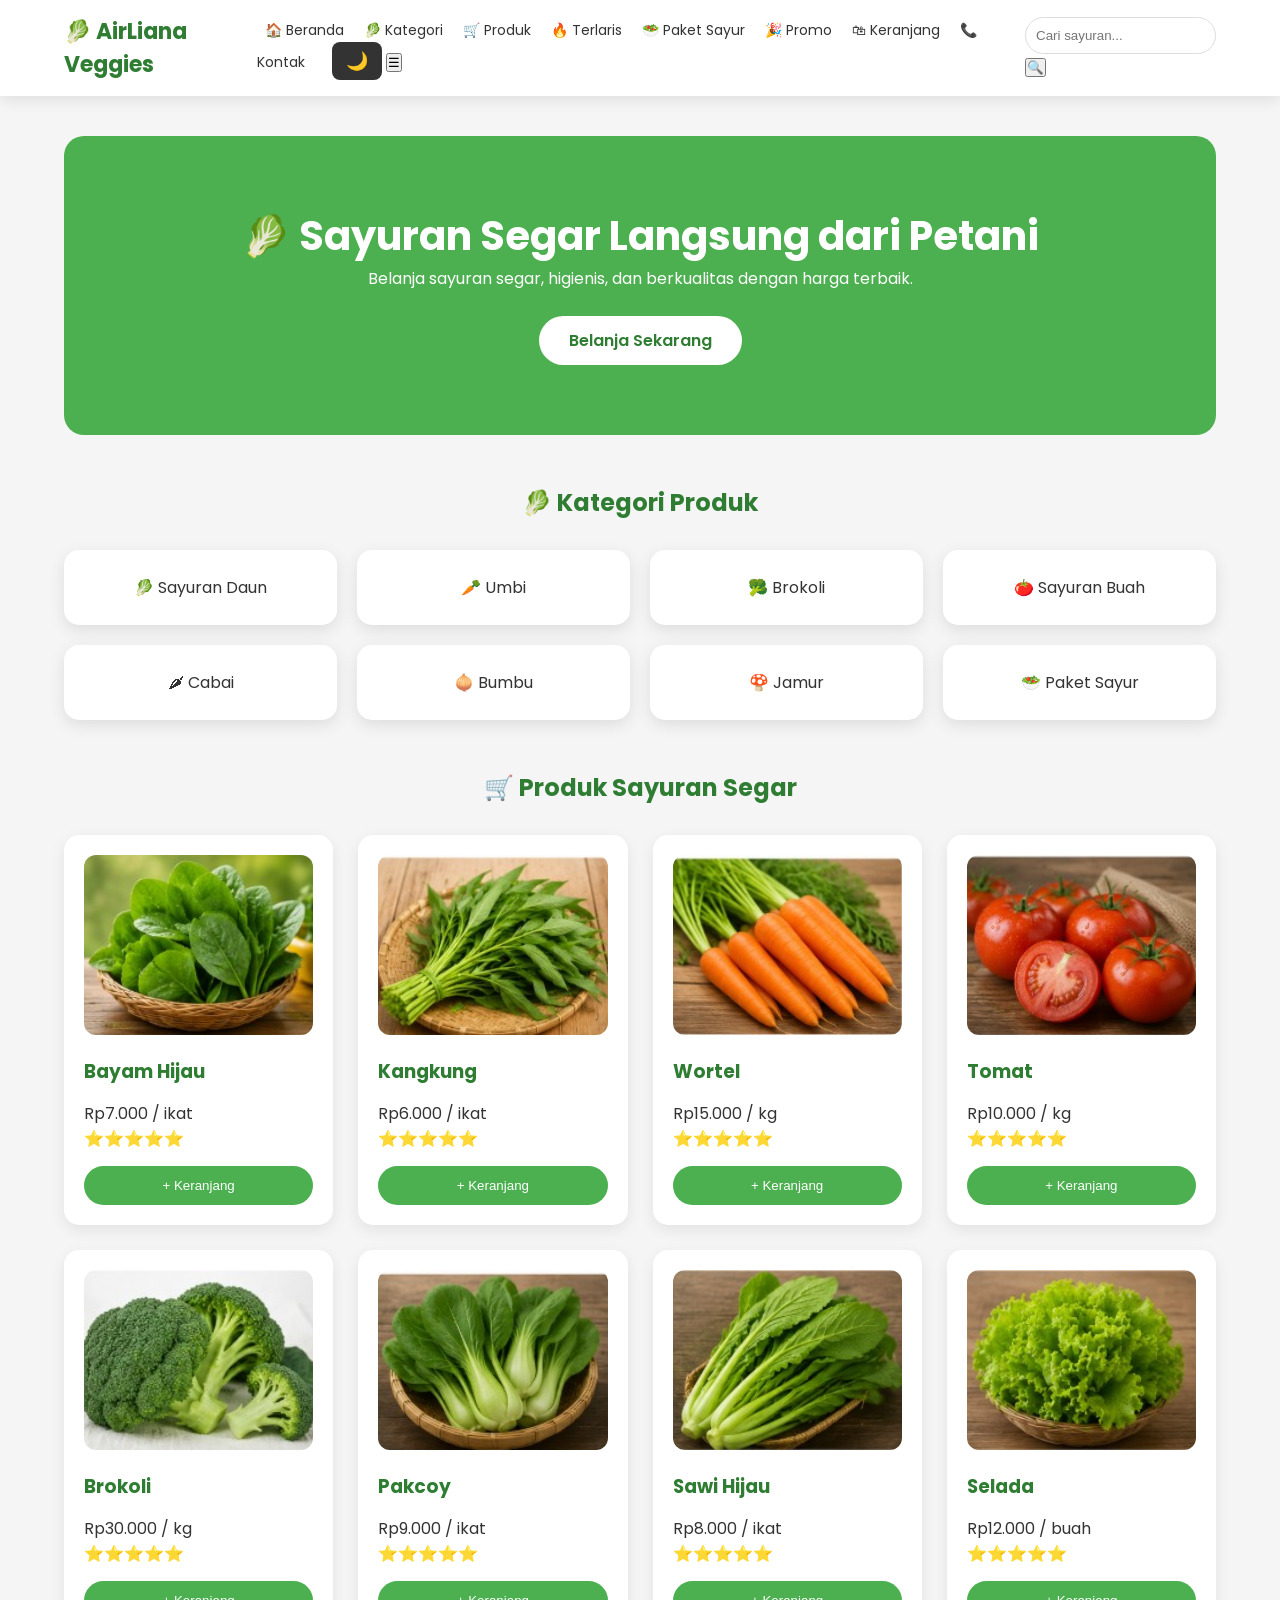
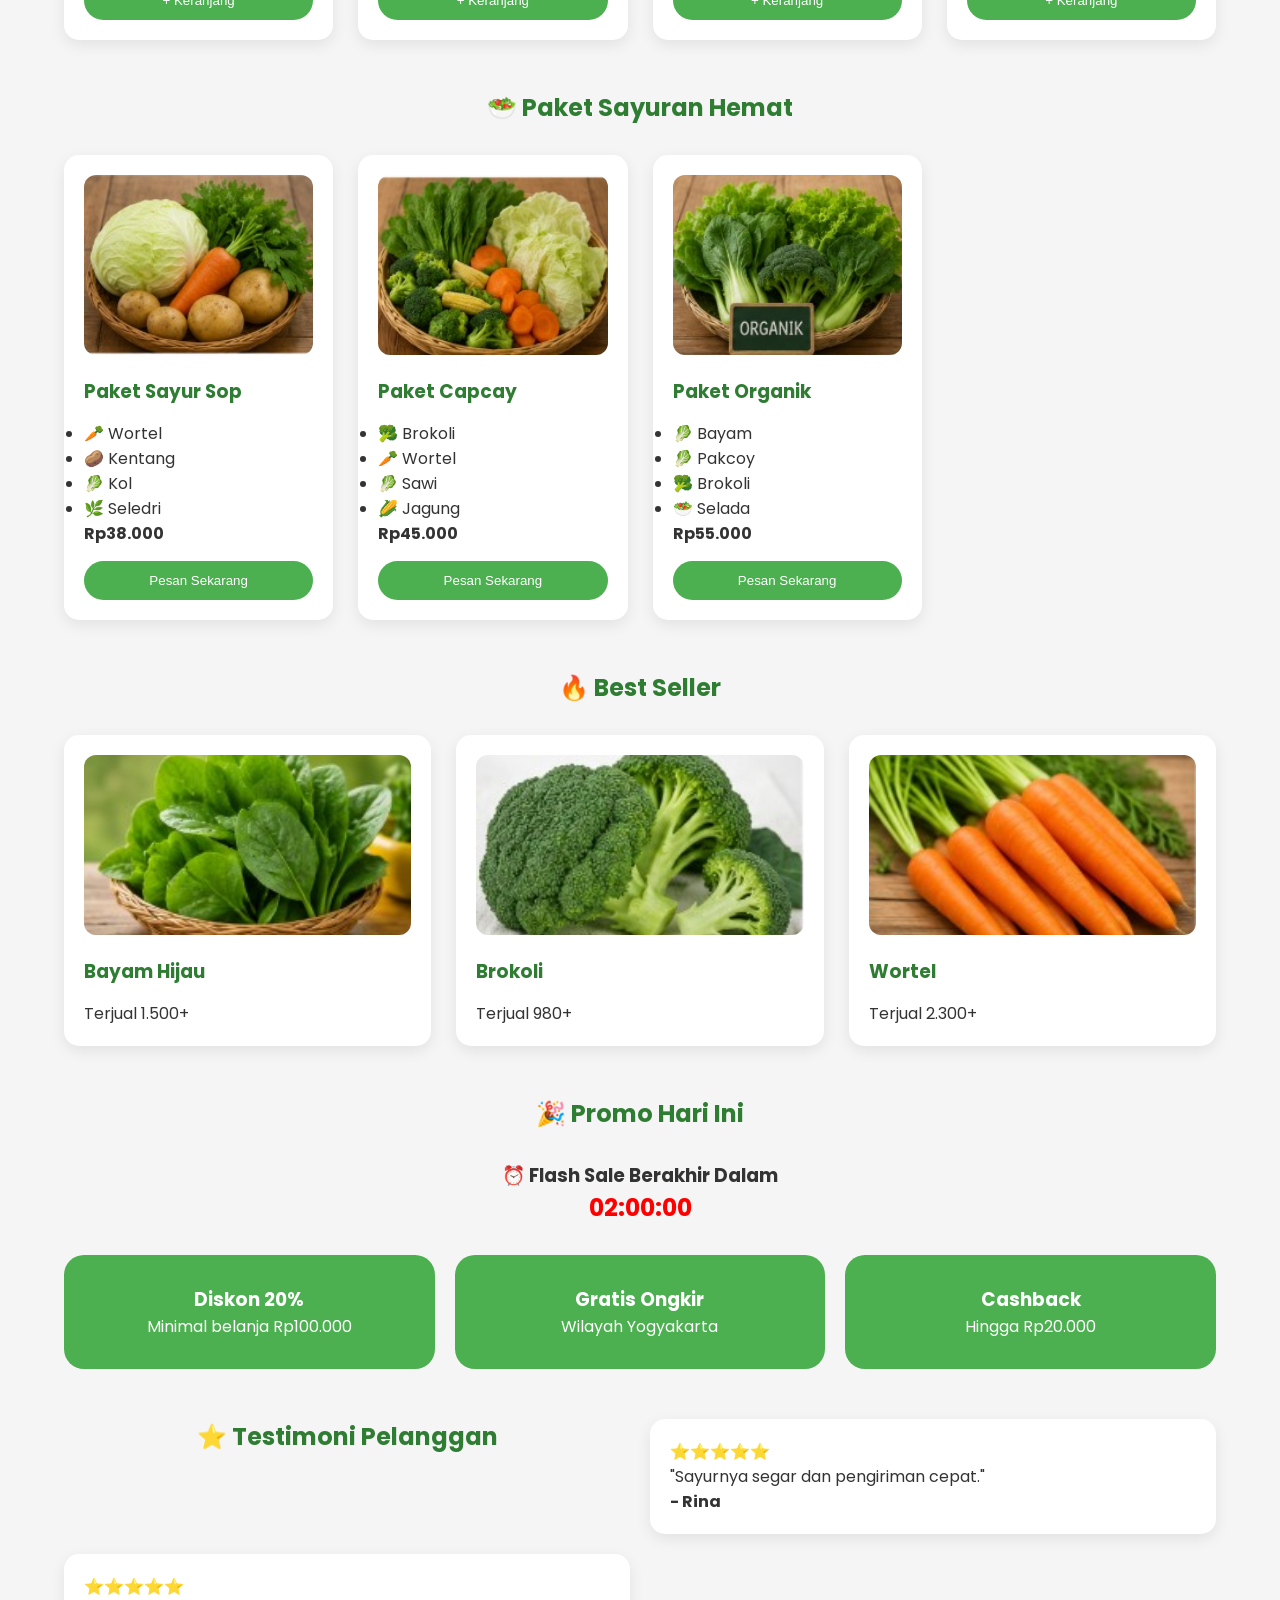
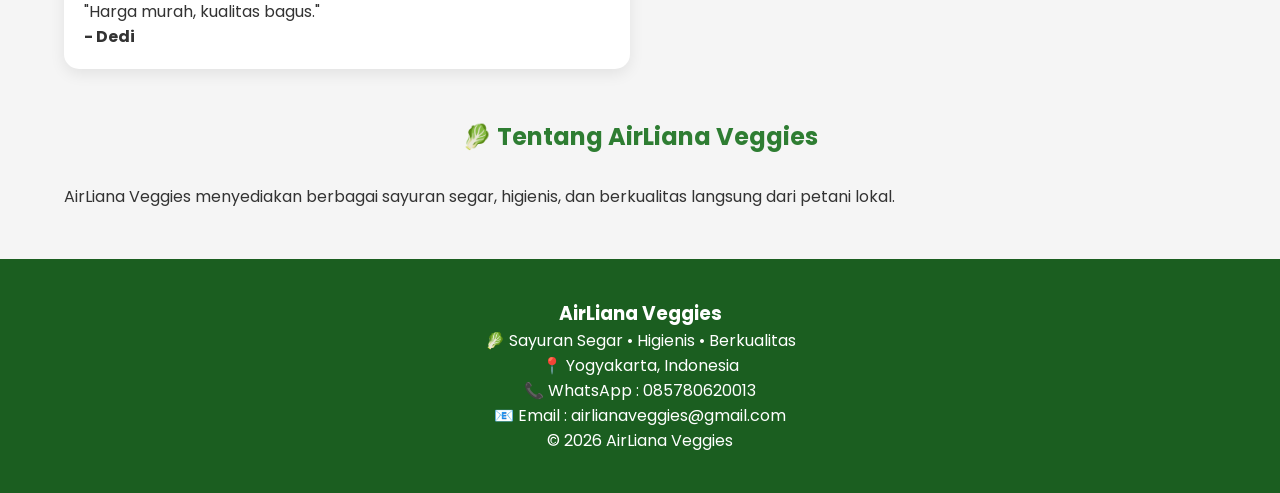
==== commit b8ef220c: "Update index.html" ====
--- a/index.html
+++ b/index.html
@@ -21,7 +21,7 @@
 <!-- NAVBAR -->
 
 <header class="navbar">
-
+ 
 <div class="logo">
 🥬 AirLiana Veggies
 </div>
--- a/style.css
+++ b/style.css
@@ -7,7 +7,7 @@
 
 body{
 
-font-family:'Poppins',sans-serif;
+font-family:'Poppins',sans-serif; 
 
 background:#F5F5F5;
 
@@ -438,3 +438,107 @@
 display:none;
 
 }
+
+/* ========================= */
+/* DARK MODE */
+/* ========================= */
+
+#darkModeBtn{
+
+background:#333;
+
+color:white;
+
+border:none;
+
+padding:8px 14px;
+
+border-radius:8px;
+
+cursor:pointer;
+
+margin-left:15px;
+
+font-size:18px;
+
+transition:.3s;
+
+}
+
+#darkModeBtn:hover{
+
+background:#4CAF50;
+
+}
+
+body.dark{
+
+background:#121212;
+
+color:white;
+
+}
+
+body.dark .navbar{
+
+background:#1e1e1e;
+
+}
+
+body.dark footer{
+
+background:#111;
+
+}
+
+body.dark .card{
+
+background:#2b2b2b;
+
+color:white;
+
+}
+
+body.dark .promo-box{
+
+background:#2b2b2b;
+
+color:white;
+
+}
+
+body.dark .hero{
+
+background:#1c1c1c;
+
+color:white;
+
+}
+
+body.dark h1,
+body.dark h2,
+body.dark h3,
+body.dark p,
+body.dark li{
+
+color:white;
+
+}
+
+body.dark table{
+
+background:#2b2b2b;
+
+color:white;
+
+}
+
+body.dark input{
+
+background:#333;
+
+color:white;
+
+border:1px solid #555;
+
+}
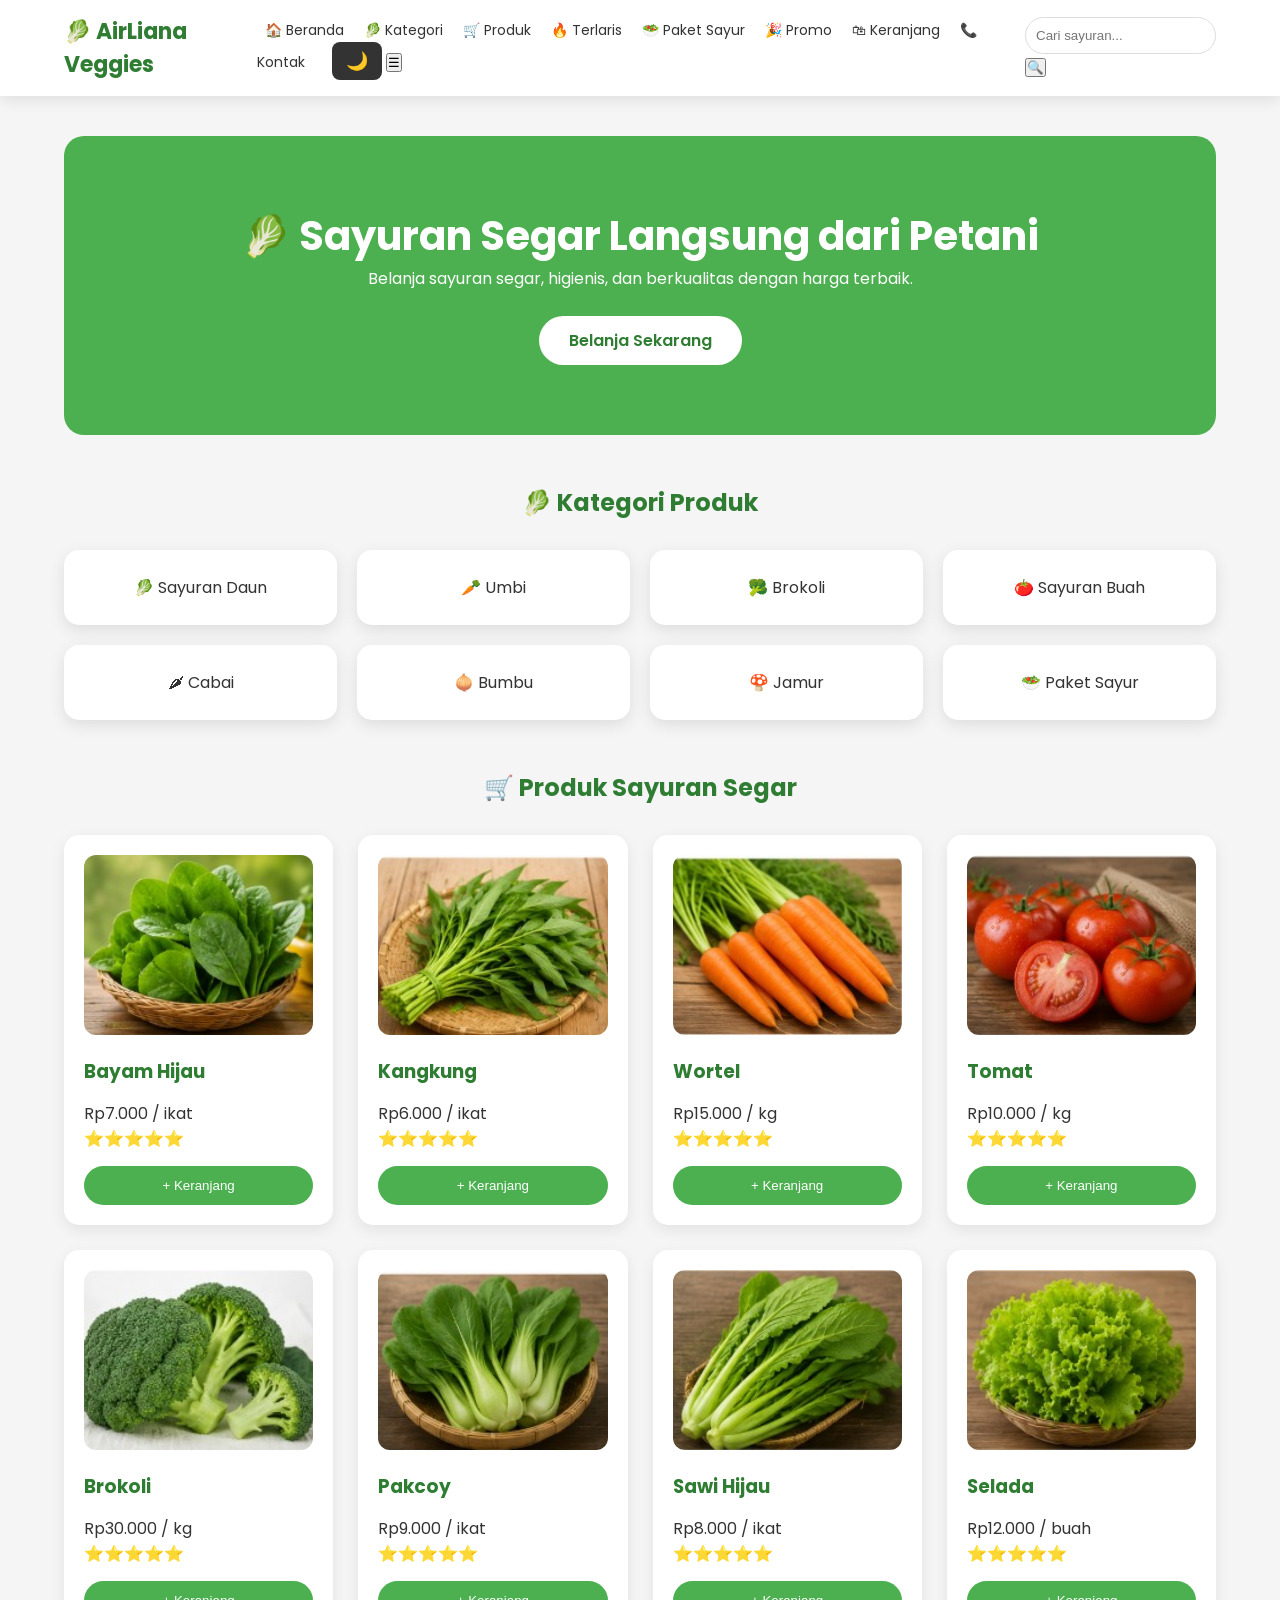
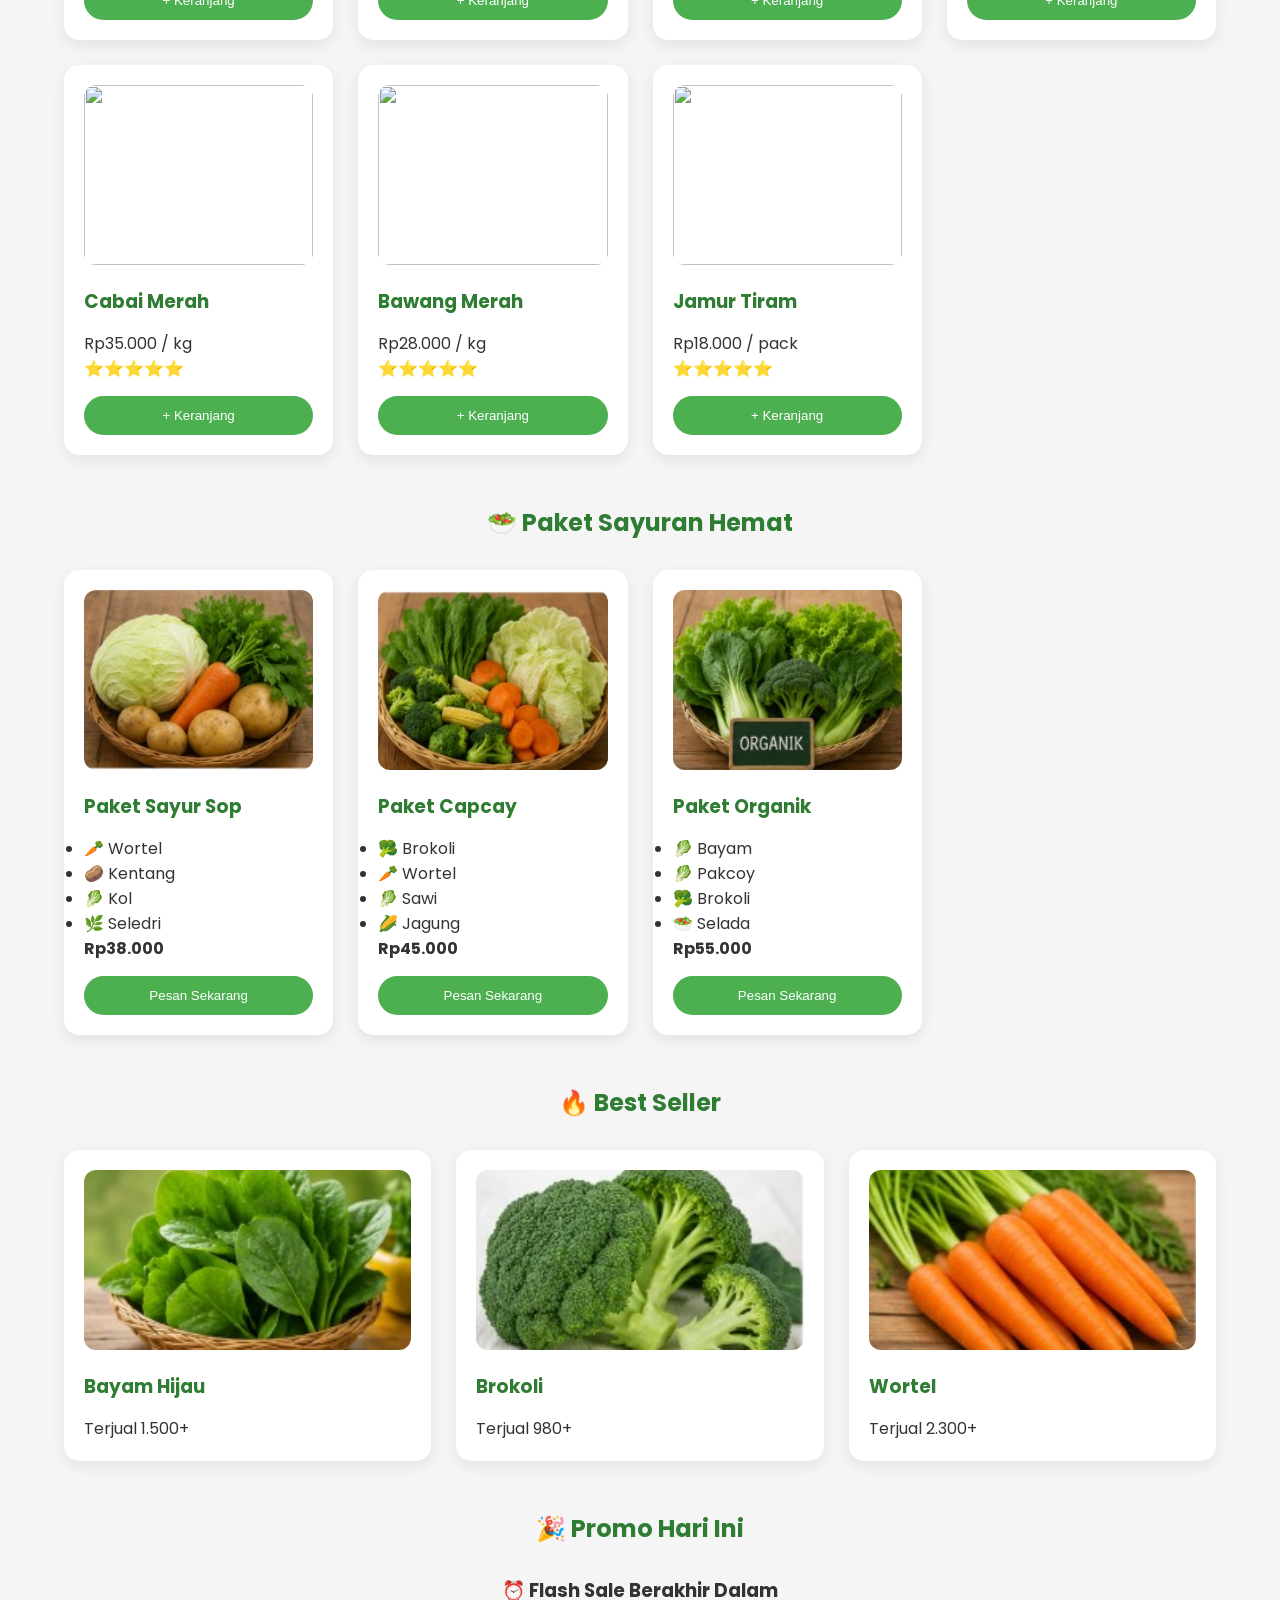
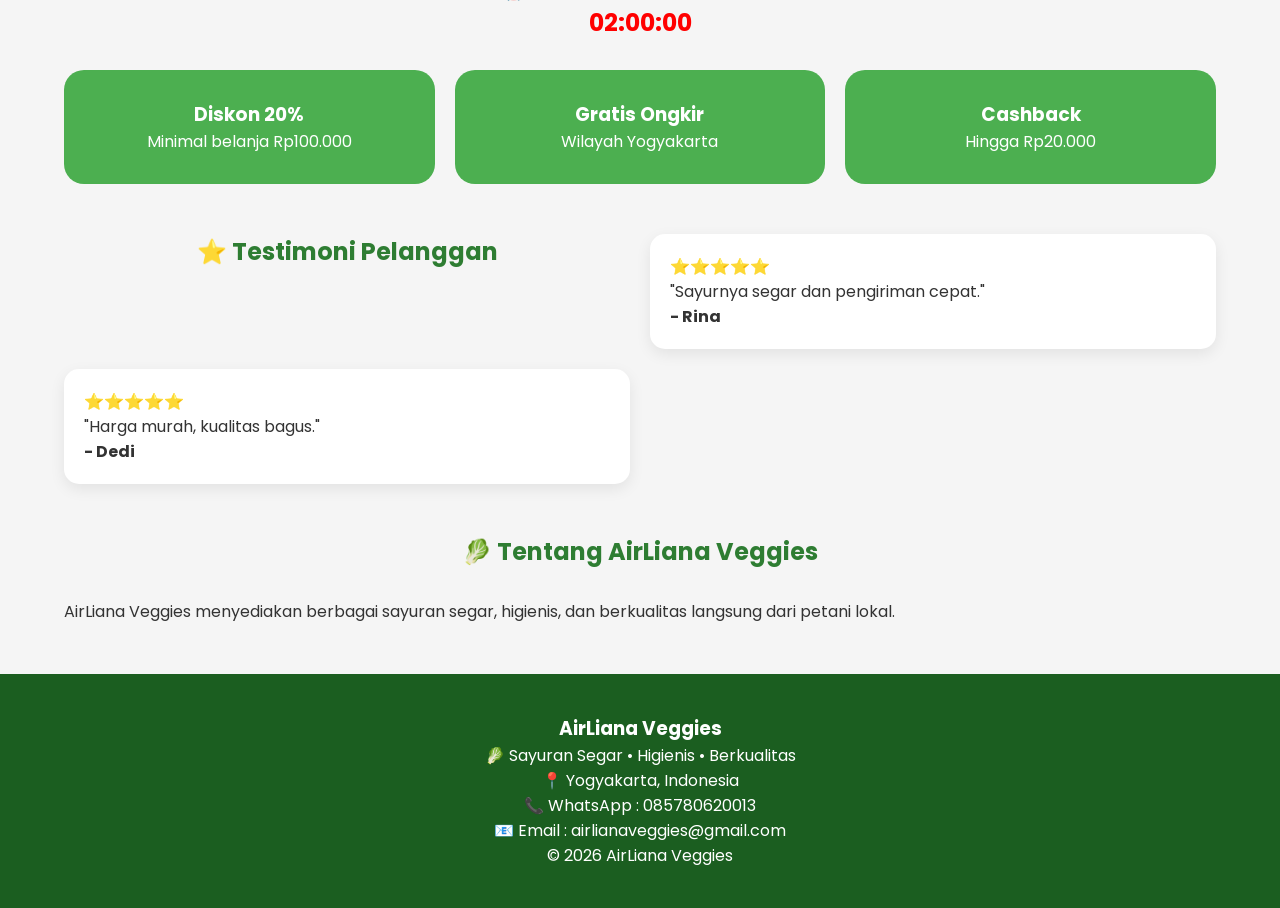
==== commit 2d5b8992: "Update index.html" ====
--- a/index.html
+++ b/index.html
@@ -305,6 +305,55 @@
 </div>
 
 
+<div class="card produk">
+
+<img src="assets/images/cabai.jpg">
+
+<h3>Cabai Merah</h3>
+
+<p>Rp35.000 / kg</p>
+
+<p>⭐⭐⭐⭐⭐</p>
+
+<button onclick="tambahKeranjang('Cabai Merah',35000)">
++ Keranjang
+</button>
+
+</div>
+
+ <div class="card produk">
+
+<img src="assets/images/bawang.jpg">
+
+<h3>Bawang Merah</h3>
+
+<p>Rp28.000 / kg</p>
+
+<p>⭐⭐⭐⭐⭐</p>
+
+<button onclick="tambahKeranjang('Bawang Merah',28000)">
++ Keranjang
+</button>
+
+</div>
+
+
+<div class="card produk">
+
+<img src="assets/images/jamur.jpg">
+
+<h3>Jamur Tiram</h3>
+
+<p>Rp18.000 / pack</p>
+
+<p>⭐⭐⭐⭐⭐</p>
+
+<button onclick="tambahKeranjang('Jamur Tiram',18000)">
++ Keranjang
+</button>
+
+</div>
+
 </div>
 
 
